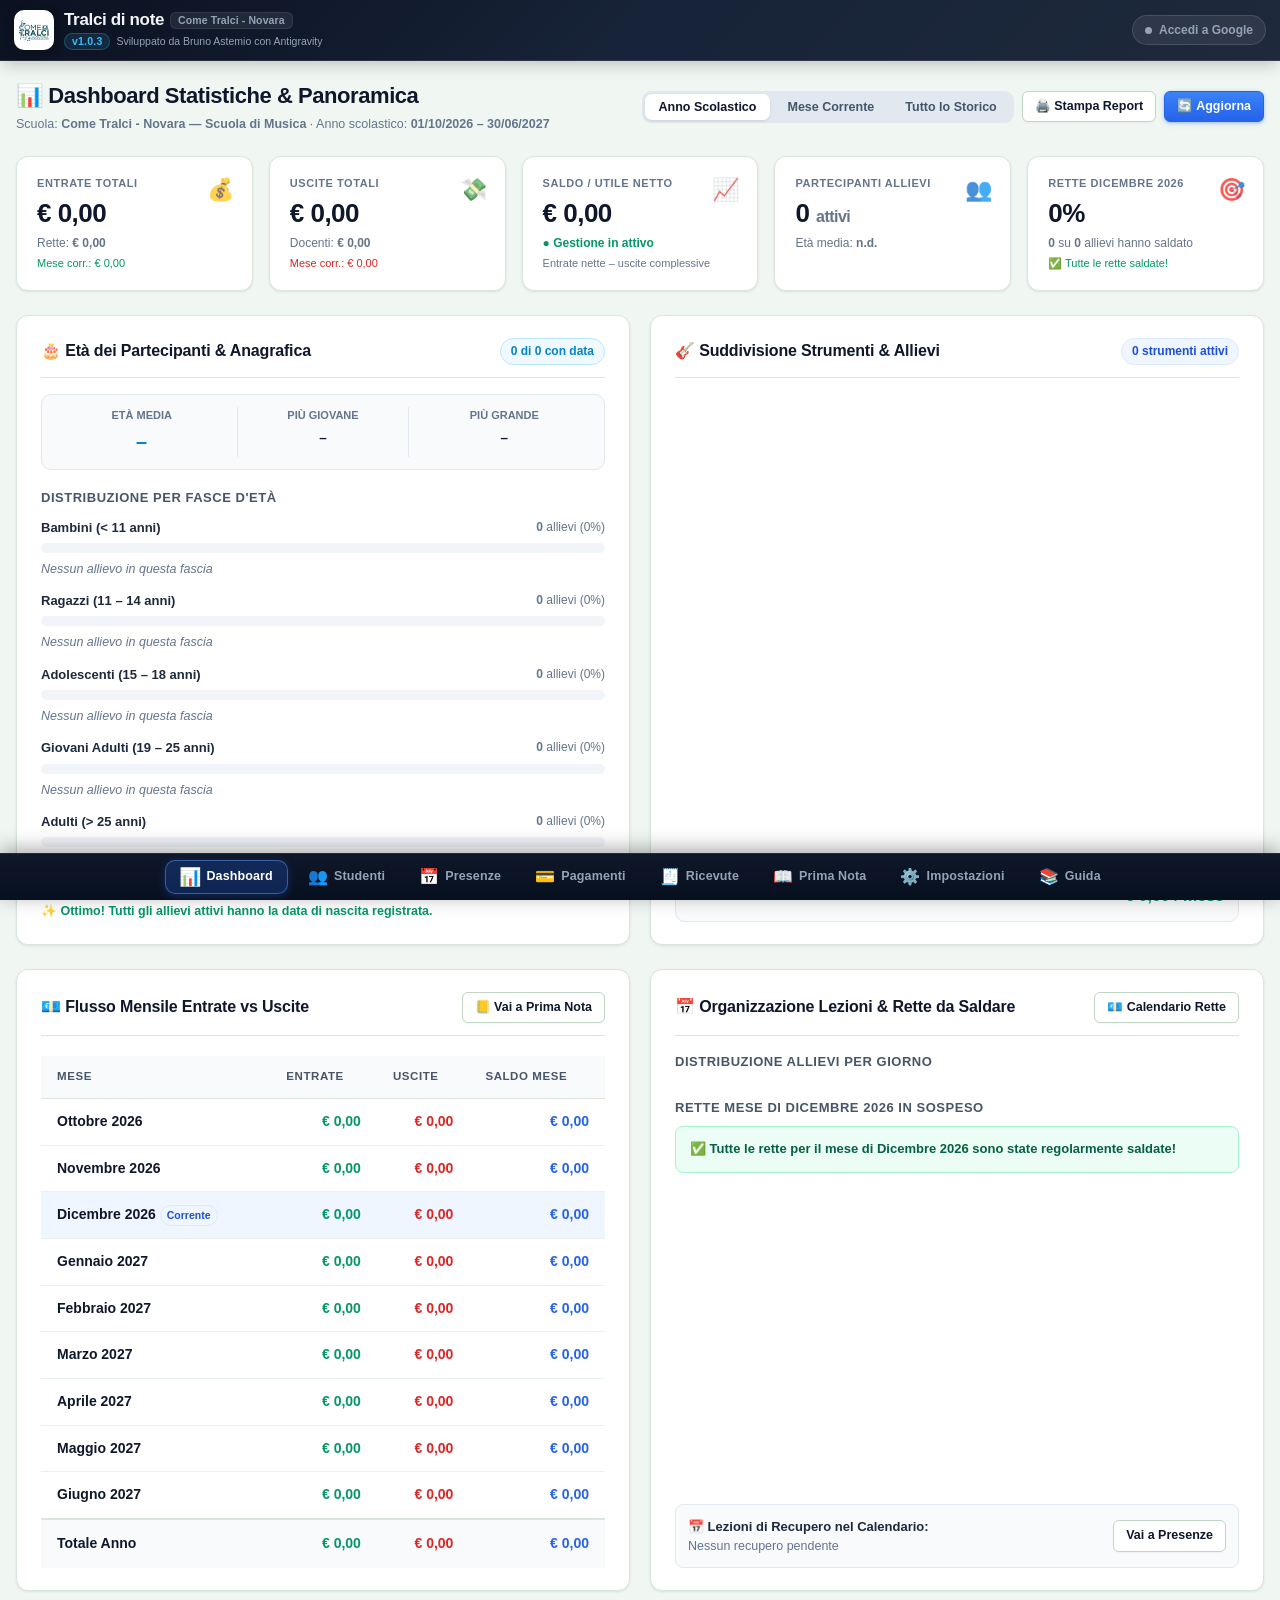
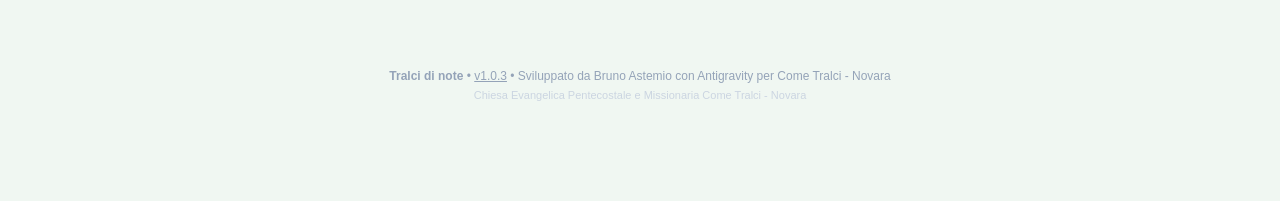
==== docs/index.html @ bb36c153 "Tralci di note PWA 2.0 per Chromebook" ====
<!doctype html>
<html lang="it">
<head>
  <meta charset="utf-8">
  <meta name="viewport" content="width=device-width, initial-scale=1, viewport-fit=cover">
  <title>Tralci di note - Come Tralci - Novara</title>
  <link rel="icon" type="image/png" href="icon.png">
  <link rel="manifest" href="manifest.webmanifest">
  <meta name="theme-color" content="#2563eb">
  <link rel="apple-touch-icon" href="icon-192.png">
  <link rel="stylesheet" href="styles.css">
</head>
<body>
  <header class="top">
    <div class="top-main-bar">
      <div class="brand">
        <img src="logo.png" alt="Logo Tralci di note" class="logo-img" data-act="show-logo-modal" title="Clicca per visualizzare a dimensione intera">
        <div class="brand-text">
          <div class="title">
            <span class="app-name">Tralci di note</span>
            <span class="church-badge">Come Tralci - Novara</span>
          </div>
          <div class="meta-row">
            <span class="version-tag" id="app-version" data-act="show-changelog-modal" title="Clicca per visualizzare il registro versioni (Changelog)">v2.0</span>
            <span class="author-tag">Sviluppato da Bruno Astemio con Antigravity</span>
          </div>
          <div class="subtitle" id="school-name"></div>
        </div>
      </div>
      <div class="top-actions">
        <div id="cloud-status-slot"></div>
        <button type="button" class="btn-close-app" id="btn-close-app" data-act="app-close" title="Chiudi il gestionale Tralci di note">
          <span style="font-size:13px;line-height:1;">✕</span>
          <span class="close-lbl">Chiudi</span>
        </button>
      </div>
    </div>
  </header>

  <main id="view"><p class="loading">Caricamento...</p></main>

  <footer class="app-footer">
    <b>Tralci di note</b> • <span id="footer-version" data-act="show-changelog-modal" title="Clicca per visualizzare il registro versioni (Changelog)" style="cursor:pointer;text-decoration:underline;">v2.0</span> • Sviluppato da Bruno Astemio con Antigravity per Come Tralci - Novara<br>
    <span style="font-size:11px;color:#cbd5e1;">Chiesa Evangelica Pentecostale e Missionaria Come Tralci - Novara</span>
  </footer>

  <nav class="bottom-nav tabs" aria-label="Menu di navigazione">
    <a href="#dashboard" data-tab="dashboard" class="active">
      <span class="tab-ico">📊</span>
      <span class="tab-lbl">Dashboard</span>
    </a>
    <a href="#studenti" data-tab="studenti">
      <span class="tab-ico">👥</span>
      <span class="tab-lbl">Studenti</span>
    </a>
    <a href="#presenze" data-tab="presenze">
      <span class="tab-ico">📅</span>
      <span class="tab-lbl">Presenze</span>
    </a>
    <a href="#pagamenti" data-tab="pagamenti">
      <span class="tab-ico">💳</span>
      <span class="tab-lbl">Pagamenti</span>
    </a>
    <a href="#ricevute" data-tab="ricevute">
      <span class="tab-ico">🧾</span>
      <span class="tab-lbl">Ricevute</span>
    </a>
    <a href="#primanota" data-tab="primanota">
      <span class="tab-ico">📖</span>
      <span class="tab-lbl">Prima Nota</span>
    </a>
    <a href="#impostazioni" data-tab="impostazioni">
      <span class="tab-ico">⚙️</span>
      <span class="tab-lbl">Impostazioni</span>
    </a>
    <a href="#guida" data-tab="guida">
      <span class="tab-ico">📚</span>
      <span class="tab-lbl">Guida</span>
    </a>
  </nav>

  <dialog id="dlg"></dialog>
  <dialog id="dlg-prompt" class="dlg-prompt"></dialog>
  <div id="toasts"></div>

  <!-- Moduli Offline e Bridge Android -->
  <script src="pwa.js"></script>
  <script src="printTemplates.js"></script>
  <script src="driveClient.js"></script>
  <script src="localDbEngine.js"></script>
  <script src="app.js"></script>
</body>
</html>
---- docs/styles.css ----
:root {
  --bg: #f0f7f2;
  --card: #ffffff;
  --card-subtle: #e7f2e9;
  --ink: #0f172a;
  --ink-secondary: #334155;
  --muted: #64748b;
  --line: #d8e6db;
  --line-subtle: #e9f2eb;
  --line-strong: #c2d6c6;
  --primary: #2563eb;
  --primary-hover: #1d4ed8;
  --primary-light: #eff6ff;
  --primary-border: #bfdbfe;
  --primary-ink: #ffffff;
  --ok: #059669;
  --ok-bg: #ecfdf5;
  --ok-line: #a7f3d0;
  --due: #dc2626;
  --due-bg: #fff1f2;
  --due-line: #fecdd3;
  --warn: #d97706;
  --warn-bg: #fffbeb;
  --warn-line: #fde68a;
  --rec: #7c3aed;
  --rec-bg: #f5f3ff;
  --rec-line: #ddd6fe;
  --radius-sm: 6px;
  --radius: 12px;
  --radius-lg: 16px;
  --radius-pill: 9999px;
  --shadow-xs: 0 1px 2px rgba(15, 23, 42, 0.04);
  --shadow-sm: 0 1px 3px rgba(15, 23, 42, 0.06), 0 1px 2px rgba(15, 23, 42, 0.04);
  --shadow: 0 4px 14px -2px rgba(15, 23, 42, 0.06), 0 2px 6px -1px rgba(15, 23, 42, 0.03);
  --shadow-lg: 0 16px 36px -4px rgba(15, 23, 42, 0.12), 0 6px 14px -2px rgba(15, 23, 42, 0.06);
}

*, *::before, *::after {
  box-sizing: border-box;
}

html, body {
  margin: 0;
  background: var(--bg);
  background-color: var(--bg);
  color: var(--ink);
  font: 14.5px/1.55 'Inter', -apple-system, BlinkMacSystemFont, 'Segoe UI', Roboto, Helvetica, Arial, sans-serif;
  -webkit-font-smoothing: antialiased;
  -moz-osx-font-smoothing: grayscale;
}

a {
  color: var(--primary);
  text-decoration: none;
  transition: color 0.15s ease;
}
a:hover {
  color: var(--primary-hover);
  text-decoration: underline;
}

/* ==========================================================================
   HEADER SUPERIORE COMPATTO & BARRA NAVIGAZIONE INFERIORE (BOTTOM NAV)
   ========================================================================== */
.top {
  background: linear-gradient(135deg, #0b1120 0%, #172338 50%, #1e293b 100%);
  color: #fff;
  position: sticky;
  top: 0;
  z-index: 50;
  padding-top: env(safe-area-inset-top, 0px);
  box-shadow: 0 4px 16px -2px rgba(0, 0, 0, 0.25);
  border-bottom: 1px solid rgba(255, 255, 255, 0.1);
}

/* Livello Superiore: Brand, Titolo, Versione e Azioni sempre visibili */
.top-main-bar {
  display: flex;
  align-items: center;
  justify-content: space-between;
  gap: 10px;
  padding: 10px 14px;
}

.brand {
  display: flex;
  align-items: center;
  gap: 10px;
  flex: 1 1 auto;
  min-width: 0;
}

.logo-img {
  width: 40px;
  height: 40px;
  border-radius: 10px;
  object-fit: contain;
  background: #ffffff;
  padding: 2px;
  box-shadow: 0 2px 10px rgba(0, 0, 0, 0.25);
  display: inline-block;
  cursor: pointer;
  transition: transform 0.2s cubic-bezier(0.34, 1.56, 0.64, 1), box-shadow 0.2s ease;
  flex-shrink: 0;
}
.logo-img:hover {
  transform: scale(1.08) rotate(-1deg);
  box-shadow: 0 4px 16px rgba(0, 0, 0, 0.35);
}

.brand-text {
  display: flex;
  flex-direction: column;
  gap: 2px;
  min-width: 0;
}

.brand-text .title {
  display: flex;
  align-items: center;
  gap: 6px;
  flex-wrap: wrap;
  line-height: 1.2;
}

.app-name {
  font-size: 17px;
  font-weight: 800;
  letter-spacing: -0.02em;
  color: #ffffff;
  background: linear-gradient(180deg, #ffffff 0%, #e2e8f0 100%);
  -webkit-background-clip: text;
  -webkit-text-fill-color: transparent;
  white-space: nowrap;
}

.church-badge {
  font-size: 10.5px;
  font-weight: 600;
  color: #94a3b8;
  background: rgba(255, 255, 255, 0.08);
  padding: 1.5px 7px;
  border-radius: 6px;
  border: 1px solid rgba(255, 255, 255, 0.08);
  letter-spacing: 0.01em;
  white-space: nowrap;
}

.meta-row {
  display: flex;
  align-items: center;
  gap: 6px;
  flex-wrap: wrap;
  line-height: 1.25;
}

.version-tag {
  font-size: 10.5px;
  font-weight: 700;
  color: #38bdf8;
  background: rgba(56, 189, 248, 0.12);
  padding: 1px 7px;
  border-radius: 999px;
  border: 1px solid rgba(56, 189, 248, 0.28);
  cursor: pointer;
  transition: all 0.15s ease;
  letter-spacing: 0.02em;
  white-space: nowrap;
}
.version-tag:hover {
  background: rgba(56, 189, 248, 0.22);
  color: #7dd3fc;
  border-color: rgba(56, 189, 248, 0.5);
  box-shadow: 0 0 10px rgba(56, 189, 248, 0.25);
}

.author-tag {
  font-size: 10.5px;
  color: #94a3b8;
  font-weight: 500;
  white-space: nowrap;
  overflow: hidden;
  text-overflow: ellipsis;
}

.subtitle {
  display: none;
}

.top-actions {
  display: flex;
  align-items: center;
  gap: 8px;
  flex-shrink: 0;
}

@media (max-width: 560px) {
  .top-main-bar {
    padding: 8px 10px;
    gap: 6px;
  }
  .logo-img {
    width: 36px;
    height: 36px;
  }
  .app-name {
    font-size: 15.5px;
  }
  .church-badge {
    font-size: 9.5px;
    padding: 1px 5px;
  }
  .author-tag {
    display: none;
  }
  .cloud-pill {
    padding: 4px 8px !important;
    font-size: 11px !important;
  }
  .btn-close-app {
    padding: 5px 9px !important;
    font-size: 11px !important;
  }
}

/* ==========================================================================
   BARRA DI NAVIGAZIONE INFERIORE CON ICONE (BOTTOM NAVIGATION BAR)
   ========================================================================== */
.bottom-nav.tabs {
  position: fixed;
  bottom: 0;
  left: 0;
  right: 0;
  z-index: 95;
  display: flex;
  align-items: stretch;
  justify-content: space-between;
  gap: 2px;
  margin: 0;
  padding: 5px 6px calc(5px + env(safe-area-inset-bottom, 0px));
  background: linear-gradient(180deg, #0f172a 0%, #07101e 100%);
  border-top: 1px solid rgba(255, 255, 255, 0.12);
  box-shadow: 0 -4px 20px rgba(0, 0, 0, 0.35);
  overflow-x: auto;
  scrollbar-width: none;
  -webkit-overflow-scrolling: touch;
}
.bottom-nav.tabs::-webkit-scrollbar {
  display: none;
}

.bottom-nav.tabs a {
  flex: 1 0 58px;
  color: #94a3b8;
  text-decoration: none;
  padding: 5px 4px;
  border-radius: 10px;
  font-weight: 600;
  font-size: 10.5px;
  letter-spacing: 0.01em;
  transition: all 0.16s cubic-bezier(0.16, 1, 0.3, 1);
  white-space: nowrap;
  display: flex;
  flex-direction: column;
  align-items: center;
  justify-content: center;
  gap: 3px;
  user-select: none;
  -webkit-tap-highlight-color: transparent;
}

.bottom-nav.tabs a .tab-ico {
  font-size: 19px;
  line-height: 1.1;
  transition: transform 0.16s ease;
}

.bottom-nav.tabs a .tab-lbl {
  font-size: 10px;
  line-height: 1.1;
  text-align: center;
}

.bottom-nav.tabs a:hover {
  background: rgba(255, 255, 255, 0.08);
  color: #f8fafc;
  text-decoration: none;
}

.bottom-nav.tabs a.active {
  background: rgba(37, 99, 235, 0.25);
  color: #ffffff;
  border: 1px solid rgba(96, 165, 250, 0.45);
  box-shadow: 0 2px 10px rgba(37, 99, 235, 0.3);
  font-weight: 700;
}

.bottom-nav.tabs a.active .tab-ico {
  transform: scale(1.12);
}

@media (min-width: 769px) {
  .bottom-nav.tabs {
    justify-content: center;
    gap: 6px;
    padding: 6px 16px;
  }
  .bottom-nav.tabs a {
    flex: 0 1 auto;
    flex-direction: row;
    gap: 6px;
    padding: 7px 14px;
    font-size: 13px;
  }
  .bottom-nav.tabs a .tab-ico {
    font-size: 16px;
  }
  .bottom-nav.tabs a .tab-lbl {
    font-size: 12.5px;
  }
}

.app-footer {
  text-align: center;
  padding: 20px 16px 96px;
  color: #94a3b8;
  font-size: 12px;
  line-height: 1.6;
}

/* ==========================================================================
   LAYOUT PRINCIPALE
   ========================================================================== */
main {
  max-width: 1320px;
  margin: 0 auto;
  padding: 18px 16px 32px;
}

.loading {
  color: var(--muted);
  font-size: 15px;
  padding: 60px 0;
  text-align: center;
  font-weight: 500;
}

/* ==========================================================================
   TOOLBAR E CONTROLLI
   ========================================================================== */
.toolbar {
  display: flex;
  align-items: center;
  gap: 12px;
  flex-wrap: wrap;
  margin-bottom: 20px;
}

.toolbar h2 {
  margin: 0;
  font-size: 21px;
  font-weight: 800;
  color: #0f172a;
  letter-spacing: -0.02em;
  display: flex;
  align-items: center;
  gap: 8px;
}

.toolbar h3 {
  margin: 0;
  font-size: 16.5px;
  font-weight: 700;
  color: #0f172a;
}

.spacer {
  flex: 1;
}

.muted {
  color: var(--muted);
  font-weight: 400;
}

.small {
  font-size: 12.5px;
}

.right {
  text-align: right;
}

.num {
  text-align: right;
  font-variant-numeric: tabular-nums;
  white-space: nowrap;
}

.warn {
  color: var(--warn);
}

/* ==========================================================================
   CARD CONTENITORI
   ========================================================================== */
.card {
  background: var(--card);
  border: 1px solid var(--line);
  border-radius: var(--radius);
  box-shadow: var(--shadow-sm);
  overflow: auto;
  transition: box-shadow 0.2s ease, border-color 0.2s ease;
}

.card:hover {
  border-color: #cbd5e1;
}

.card.pad {
  padding: 24px 26px;
  margin-bottom: 22px;
  overflow: visible;
}

.card h3 {
  margin: 0 0 16px;
  font-size: 16px;
  font-weight: 700;
  color: #0f172a;
  letter-spacing: -0.01em;
}

/* ==========================================================================
   PULSANTI (DESIGN SYSTEM 2.0)
   ========================================================================== */
.btn {
  font: inherit;
  font-weight: 600;
  padding: 8px 16px;
  border-radius: 8px;
  cursor: pointer;
  border: 1px solid var(--line-strong);
  background: #ffffff;
  color: var(--ink);
  white-space: nowrap;
  display: inline-flex;
  align-items: center;
  justify-content: center;
  gap: 6px;
  transition: all 0.16s ease;
  user-select: none;
  box-shadow: 0 1px 2px rgba(15, 23, 42, 0.04);
}

.btn:hover {
  border-color: #94a3b8;
  background: #f8fafc;
  color: #0f172a;
  box-shadow: 0 2px 5px rgba(15, 23, 42, 0.08);
}

.btn:active {
  transform: translateY(1px);
}

.btn.primary {
  background: linear-gradient(180deg, #3b82f6 0%, #2563eb 100%);
  color: #ffffff;
  border-color: #2563eb;
  box-shadow: 0 1px 3px rgba(37, 99, 235, 0.3), 0 2px 6px rgba(37, 99, 235, 0.15);
}

.btn.primary:hover {
  background: linear-gradient(180deg, #2563eb 0%, #1d4ed8 100%);
  border-color: #1d4ed8;
  box-shadow: 0 2px 8px rgba(37, 99, 235, 0.4);
  color: #ffffff;
}

.btn.danger {
  color: #e11d48;
  border-color: #fecdd3;
  background: #ffffff;
}

.btn.danger:hover {
  background: #fff1f2;
  border-color: #fda4af;
  color: #be123c;
  box-shadow: 0 2px 6px rgba(225, 29, 72, 0.15);
}

.btn.small {
  padding: 5px 12px;
  font-size: 12.5px;
  font-weight: 600;
  border-radius: 6px;
}

.btn.icon {
  padding: 6px 12px;
  font-size: 17px;
  line-height: 1;
}

/* ==========================================================================
   INPUT, FORM & CONTROLLI
   ========================================================================== */
input, select, textarea {
  font: inherit;
  color: inherit;
  width: 100%;
  padding: 8.5px 13px;
  border: 1px solid var(--line-strong);
  border-radius: 8px;
  background: #ffffff;
  transition: border-color 0.15s ease, box-shadow 0.15s ease;
  font-size: 14px;
}

input:focus, select:focus, textarea:focus {
  outline: none;
  border-color: var(--primary);
  box-shadow: 0 0 0 3px rgba(37, 99, 235, 0.14);
}

.toolbar input[type=search] {
  width: 270px;
  border-radius: 999px;
  padding-left: 14px;
  background: #ffffff;
}

.toolbar select {
  width: auto;
  border-radius: 8px;
}

label {
  display: block;
  font-size: 12.5px;
  font-weight: 600;
  color: #475569;
  margin-bottom: 12px;
  letter-spacing: 0.01em;
}

label > input, label > select, label > textarea {
  margin-top: 5px;
  color: var(--ink);
  font-weight: 400;
}

label.check {
  display: flex;
  gap: 8px;
  align-items: center;
  color: var(--ink);
  font-size: 13.5px;
  font-weight: 400;
  cursor: pointer;
}

label.check input {
  width: auto;
  margin: 0;
  cursor: pointer;
}

.grid2 {
  display: grid;
  grid-template-columns: 1fr 1fr;
  gap: 0 16px;
}
@media (max-width: 640px) {
  .grid2 {
    grid-template-columns: 1fr;
  }
}

.grid3 {
  display: grid;
  grid-template-columns: repeat(3, 1fr);
  gap: 14px;
}
.grid4 {
  display: grid;
  grid-template-columns: repeat(4, 1fr);
  gap: 14px;
}
@media (max-width: 768px) {
  .grid3, .grid4 {
    grid-template-columns: 1fr;
  }
}

/* ==========================================================================
   TAGS & BADGES
   ========================================================================== */
.tag {
  background: #eff6ff;
  color: #1d4ed8;
  padding: 3px 10px;
  border-radius: 999px;
  font-size: 12px;
  font-weight: 600;
  border: 1px solid #dbeafe;
  display: inline-flex;
  align-items: center;
  gap: 4px;
}

.badge {
  padding: 3px 10px;
  border-radius: 999px;
  font-size: 12px;
  font-weight: 700;
  display: inline-block;
  letter-spacing: 0.02em;
}

.badge.ok {
  background: var(--ok-bg);
  color: var(--ok);
  border: 1px solid var(--ok-line);
}

.badge.off {
  background: #f1f5f9;
  color: var(--muted);
  border: 1px solid var(--line);
}

.badge.entrata {
  background: var(--ok-bg);
  color: var(--ok);
  border: 1px solid var(--ok-line);
}

.badge.uscita {
  background: var(--due-bg);
  color: var(--due);
  border: 1px solid var(--due-line);
}

.badge.fattura-ok {
  background: var(--ok-bg);
  color: var(--ok);
  border: 1px solid var(--ok-line);
}

.badge.fattura-wait {
  background: var(--warn-bg);
  color: var(--warn);
  border: 1px solid var(--warn-line);
}

.badge.warn {
  background: var(--warn-bg);
  color: var(--warn);
  border: 1px solid var(--warn-line);
}

/* ==========================================================================
   TABELLE DATI
   ========================================================================== */
.tbl {
  width: 100%;
  border-collapse: collapse;
}

.tbl th {
  text-align: left;
  font-size: 11.5px;
  text-transform: uppercase;
  letter-spacing: 0.05em;
  color: #475569;
  font-weight: 700;
  padding: 12px 16px;
  border-bottom: 1px solid var(--line);
  background: #f8fafc;
  position: sticky;
  top: 0;
  z-index: 2;
}

.tbl td {
  padding: 12px 16px;
  border-bottom: 1px solid var(--line-subtle);
  vertical-align: middle;
  font-size: 14px;
}

.tbl tbody tr {
  transition: background-color 0.12s ease;
}

.tbl tbody tr:hover td {
  background: #f8faff;
}

.tbl tr.dim td {
  opacity: 0.55;
}

.tbl tfoot td {
  font-weight: 700;
  background: #f8fafc;
  border-bottom: 0;
  border-top: 2px solid var(--line);
  padding: 13px 16px;
}

.tbl .empty {
  text-align: center;
  color: var(--muted);
  padding: 44px;
  font-size: 14.5px;
}

.tbl td.sticky, .tbl th.sticky {
  position: sticky;
  left: 0;
  background: #ffffff;
  z-index: 3;
  min-width: 200px;
  box-shadow: 4px 0 8px -2px rgba(15, 23, 42, 0.04);
}

.tbl th.sticky {
  background: #f8fafc;
  z-index: 4;
}

.tbl tbody tr:hover td.sticky {
  background: #f8faff;
}

/* ==========================================================================
   GRIGLIA PAGAMENTI (CALENDARIO RETTE)
   ========================================================================== */
.grid-pay th:not(.sticky) {
  text-align: center;
}

.cell {
  text-align: center;
  cursor: pointer;
  font-size: 13px;
  min-width: 90px;
  padding: 8px 10px !important;
  transition: all 0.12s ease;
}

.cell small {
  display: block;
  font-size: 11px;
  opacity: 0.85;
  font-weight: 500;
  margin-top: 1px;
}

.cell.paid {
  background: #f0fdf4;
  color: #065f46;
  font-weight: 700;
  border-radius: 6px;
  border: 1px solid #bbf7d0;
}

.cell.due {
  background: #fff1f2;
  color: #9f1239;
  font-size: 12px;
  font-weight: 700;
  border-radius: 6px;
  border: 1px solid #fecdd3;
}

.cell.todo {
  color: #94a3b8;
  font-size: 16px;
  font-weight: 600;
  border-radius: 6px;
}

.cell.none {
  cursor: default;
}

.tbl tbody tr:hover td.cell.paid {
  background: #dcfce7;
  border-color: #86efac;
}

.tbl tbody tr:hover td.cell.due {
  background: #ffe4e6;
  border-color: #fda4af;
}

.tbl tbody tr:hover td.cell.todo {
  background: #eff6ff;
  color: var(--primary);
}

/* ==========================================================================
   STATISTICHE GENERALI (KPI CARDS)
   ========================================================================== */
.stats {
  display: grid;
  grid-template-columns: repeat(auto-fit, minmax(230px, 1fr));
  gap: 16px;
  margin-bottom: 22px;
}

.stat {
  background: var(--card);
  border: 1px solid var(--line);
  border-radius: var(--radius);
  box-shadow: var(--shadow-sm);
  padding: 20px 22px;
  position: relative;
  overflow: hidden;
  transition: transform 0.15s ease, box-shadow 0.15s ease;
}

.stat:hover {
  transform: translateY(-2px);
  box-shadow: var(--shadow);
}

.stat .k {
  font-size: 11.5px;
  color: var(--muted);
  font-weight: 700;
  text-transform: uppercase;
  letter-spacing: 0.05em;
}

.stat .v {
  font-size: 27px;
  font-weight: 800;
  margin-top: 6px;
  letter-spacing: -0.02em;
  line-height: 1.15;
}

.stat .v.ok { color: var(--ok); }
.stat .v.due { color: var(--due); }
.stat .v.bal { color: var(--primary); }

.stat .names {
  font-size: 12px;
  color: var(--muted);
  margin-top: 6px;
  font-weight: 500;
}

/* ==========================================================================
   GRIGLIA PRESENZE
   ========================================================================== */
.grid-att th.day {
  text-align: center;
  cursor: pointer;
  font-size: 11px;
  line-height: 1.25;
  min-width: 50px;
  padding: 10px 6px;
  transition: background-color 0.15s ease;
}

.grid-att th.day b {
  font-size: 14.5px;
  color: var(--ink);
}

.grid-att th.day:hover {
  background: #eff6ff;
}

.grid-att th.day.today {
  box-shadow: inset 0 -3px 0 var(--primary);
  background: #eff6ff;
  color: var(--primary);
}

.grid-att th.day.closed {
  background: #f1f5f9;
  text-decoration: line-through;
  color: #94a3b8;
}

.grid-att th.day.out-of-year {
  opacity: 0.45;
  background: #e2e8f0;
}

.pc {
  text-align: center;
  font-weight: 700;
  width: 50px;
  padding: 8px 4px !important;
  font-size: 13.5px;
}

.pc[data-act] {
  cursor: pointer;
  user-select: none;
  transition: transform 0.1s ease, outline 0.1s ease;
}

.pc[data-act]:hover {
  outline: 2px solid #93c5fd;
  outline-offset: -2px;
  border-radius: 4px;
}

.pc.off {
  background: repeating-linear-gradient(45deg, #f8fafc, #f8fafc 4px, #f1f5f9 4px, #f1f5f9 8px);
}

.pc.closed {
  background: #f1f5f9;
  color: var(--muted);
}

.pc.out-of-year {
  background: repeating-linear-gradient(45deg, #f1f5f9, #f1f5f9 4px, #e2e8f0 4px, #e2e8f0 8px);
  color: #94a3b8;
  cursor: default;
}

.pc.p {
  background: #f0fdf4;
  color: #166534;
}

.pc.a {
  background: #fff1f2;
  color: #be123c;
}

.pc.g {
  background: #fffbeb;
  color: #b45309;
}

.pc.r {
  background: #f5f3ff;
  color: #6b21a8;
}

.pc.rec {
  background: #e0f2fe;
  color: #0369a1;
  font-size: 12px;
}

.pc.pc-both {
  padding: 3px 2px !important;
  background: #f0f9ff;
  border-left: 2px solid #0284c7;
  border-right: 2px solid #0284c7;
}

.pc-both-container {
  display: flex;
  align-items: center;
  justify-content: center;
  gap: 3px;
  flex-wrap: nowrap;
}

.badge-val {
  display: inline-flex;
  align-items: center;
  justify-content: center;
  min-width: 22px;
  height: 24px;
  padding: 0 4px;
  border-radius: 4px;
  font-weight: 800;
  font-size: 13px;
  cursor: pointer;
  transition: transform 0.1s ease, filter 0.1s ease;
}
.badge-val:hover {
  transform: scale(1.15);
  filter: brightness(0.95);
}
.badge-val.p {
  background: #dcfce7;
  color: #166534;
  border: 1px solid #86efac;
}
.badge-val.a {
  background: #fee2e2;
  color: #991b1b;
  border: 1px solid #fca5a5;
}
.badge-val.g {
  background: #fef3c7;
  color: #92400e;
  border: 1px solid #fde68a;
}
.badge-val.r {
  background: #ede9fe;
  color: #5b21b6;
  border: 1px solid #ddd6fe;
}
.badge-val.empty {
  background: #f8fafc;
  color: #94a3b8;
  border: 1px dashed #cbd5e1;
}

.badge-rec-pill {
  display: inline-flex;
  align-items: center;
  justify-content: center;
  background: #0284c7;
  color: #ffffff !important;
  font-size: 9.5px;
  font-weight: 800;
  padding: 2px 4px;
  border-radius: 4px;
  letter-spacing: 0.3px;
  cursor: pointer;
  transition: transform 0.1s ease, background-color 0.1s ease;
  box-shadow: 0 1px 2px rgba(2, 132, 199, 0.25);
}
.badge-rec-pill:hover {
  background: #0369a1;
  transform: scale(1.12);
}

.badge-rec-da {
  color: #d97706;
  font-weight: 700;
  white-space: nowrap;
}

.badge-rec-ok {
  color: #059669;
  font-weight: 700;
  white-space: nowrap;
}

.legend {
  display: flex;
  gap: 16px;
  flex-wrap: wrap;
  font-size: 12.5px;
  color: var(--muted);
  margin-top: 16px;
  padding: 12px 16px;
  background: #ffffff;
  border: 1px solid var(--line);
  border-radius: var(--radius-sm);
}

.legend span::before {
  content: attr(data-l);
  display: inline-block;
  width: 22px;
  text-align: center;
  font-weight: 700;
  border-radius: 4px;
  margin-right: 6px;
}

.legend .p::before { background: #ecfdf5; color: #059669; }
.legend .a::before { background: #fff1f2; color: #dc2626; }
.legend .g::before { background: #fffbeb; color: #d97706; }
.legend .r::before { background: #f5f3ff; color: #7c3aed; }
.legend .rec::before { background: #e0f2fe; color: #0284c7; width: auto; padding: 0 6px; }

.month-nav {
  display: flex;
  align-items: center;
  gap: 8px;
}

.month-nav strong {
  min-width: 160px;
  text-align: center;
  font-size: 16.5px;
  font-weight: 700;
  color: #0f172a;
}

/* ==========================================================================
   DIALOGHI E MODALI (DESIGN SYSTEM 2.0)
   ========================================================================== */
dialog {
  border: 0;
  border-radius: var(--radius-lg);
  padding: 0;
  width: min(780px, 94vw);
  max-width: 96vw;
  max-height: 88vh;
  box-shadow: 0 25px 65px -10px rgba(15, 23, 42, 0.35), 0 10px 25px -5px rgba(15, 23, 42, 0.2);
  color: var(--ink);
  background: var(--card);
  overflow: hidden;
  resize: both;
  min-width: min(440px, 94vw);
  min-height: 220px;
}

dialog.dlg-wide {
  width: min(980px, 96vw);
}

dialog.dlg-fullscreen {
  width: 98vw !important;
  height: 95vh !important;
  max-width: 98vw !important;
  max-height: 95vh !important;
  border-radius: 8px;
  resize: none;
}

dialog.dlg-prompt {
  width: min(520px, 94vw);
  max-width: 520px;
  min-width: 320px;
  min-height: auto;
  resize: none;
}

dialog.dlg-prompt .dlg-form {
  min-height: auto;
  max-height: 90vh;
}

dialog.dlg-prompt .dlg-body {
  padding: 20px 26px 14px;
}

dialog.dlg-prompt footer {
  padding: 14px 26px;
}

dialog::backdrop {
  background: rgba(15, 23, 42, 0.65);
  backdrop-filter: blur(4px);
}

.dlg-form {
  display: flex;
  flex-direction: column;
  height: 100%;
  max-height: 90vh;
  min-height: 200px;
}

dialog.dlg-fullscreen .dlg-form {
  max-height: 95vh;
}

.dlg-form header {
  display: flex;
  align-items: center;
  gap: 12px;
  padding: 16px 24px;
  border-bottom: 1px solid var(--line);
  background: #ffffff;
  flex-shrink: 0;
}

.dlg-form header h3 {
  margin: 0;
  font-size: 18px;
  font-weight: 700;
  flex: 1;
  color: var(--ink);
  letter-spacing: -0.01em;
}

.dlg-form .x, .dlg-form .btn-icon-subtle {
  border: 0;
  background: none;
  cursor: pointer;
  color: var(--muted);
  border-radius: 8px;
  display: inline-flex;
  align-items: center;
  justify-content: center;
  transition: all 0.15s ease;
}

.dlg-form .x {
  font-size: 24px;
  line-height: 1;
  width: 34px;
  height: 34px;
}

.dlg-form .btn-icon-subtle {
  font-size: 17px;
  width: 34px;
  height: 34px;
}

.dlg-form .x:hover, .dlg-form .btn-icon-subtle:hover {
  background: #f1f5f9;
  color: var(--ink);
}

.dlg-body {
  padding: 22px 26px 16px;
  overflow-y: auto;
  overflow-x: hidden;
  flex: 1;
  min-height: 0;
}

.dlg-body .lead {
  font-size: 16px;
  font-weight: 600;
  margin: 0 0 16px;
  color: #1e293b;
}

.dlg-form footer {
  display: flex;
  gap: 10px;
  padding: 14px 26px;
  border-top: 1px solid var(--line);
  background: #f8fafc;
  flex-wrap: wrap;
  flex-shrink: 0;
  align-items: center;
}

.menu-list {
  display: grid;
  gap: 8px;
  margin-bottom: 14px;
}

.menu-list .btn {
  text-align: left;
  padding: 12px 14px;
}

/* ==========================================================================
   NOTIFICHE TOASTS
   ========================================================================== */
#toasts {
  position: fixed;
  bottom: 82px;
  right: 16px;
  left: 16px;
  display: grid;
  justify-items: end;
  gap: 10px;
  z-index: 999;
  pointer-events: none;
}

.toast {
  pointer-events: auto;
  background: #0f172a;
  color: #ffffff;
  padding: 12px 18px;
  border-radius: 10px;
  box-shadow: var(--shadow-lg);
  font-weight: 600;
  font-size: 13.5px;
  max-width: min(400px, 92vw);
  animation: toastIn 0.22s cubic-bezier(0.16, 1, 0.3, 1);
  border: 1px solid rgba(255, 255, 255, 0.1);
  display: flex;
  align-items: center;
  gap: 8px;
}

.toast.err {
  background: #e11d48;
  border-color: #f43f5e;
}

@keyframes toastIn {
  from {
    transform: translateY(12px) scale(0.96);
    opacity: 0;
  }
  to {
    transform: translateY(0) scale(1);
    opacity: 1;
  }
}

/* ==========================================================================
   BANNER INFORMATIVI E SEGMENTED CONTROLS
   ========================================================================== */
.info-banner {
  background: #eff6ff;
  border: 1px solid #bfdbfe;
  border-radius: 10px;
  padding: 14px 18px;
  font-size: 13.5px;
  color: #1e40af;
  margin-bottom: 18px;
  line-height: 1.55;
}

.segmented-ctrl {
  display: inline-flex;
  background: #e2e8f0;
  padding: 3px;
  border-radius: 9px;
  gap: 3px;
}

.segmented-ctrl button {
  border: 0;
  background: transparent;
  padding: 6px 14px;
  border-radius: 7px;
  font-weight: 600;
  cursor: pointer;
  color: #475569;
  font-size: 12.5px;
  transition: all 0.15s ease;
  user-select: none;
}

.segmented-ctrl button.active {
  background: #ffffff;
  color: #0f172a;
  box-shadow: 0 1px 3px rgba(0, 0, 0, 0.1);
}

.segmented-ctrl button:hover:not(.active) {
  color: #0f172a;
}

/* ==========================================================================
   GOOGLE DRIVE CLOUD PILL & STATUS
   ========================================================================== */
#cloud-status-slot {
  display: flex;
  align-items: center;
}

.cloud-pill {
  display: inline-flex;
  align-items: center;
  gap: 7px;
  background: rgba(255, 255, 255, 0.1);
  color: #e2e8f0;
  padding: 5px 12px;
  border-radius: 999px;
  font-size: 12px;
  font-weight: 600;
  border: 1px solid rgba(255, 255, 255, 0.15);
  cursor: pointer;
  transition: all 0.15s ease;
  user-select: none;
}

.cloud-pill:hover {
  background: rgba(255, 255, 255, 0.18);
  color: #ffffff;
  border-color: rgba(255, 255, 255, 0.3);
}

.cloud-pill .dot {
  width: 7px;
  height: 7px;
  border-radius: 50%;
  display: inline-block;
}

.cloud-pill.connected {
  background: rgba(16, 185, 129, 0.15);
  border-color: rgba(16, 185, 129, 0.35);
  color: #a7f3d0;
}
.cloud-pill.connected .dot {
  background: #10b981;
  box-shadow: 0 0 8px #10b981;
}

.cloud-pill.just-synced {
  background: rgba(16, 185, 129, 0.28);
  border-color: rgba(16, 185, 129, 0.6);
  color: #6ee7b7;
  box-shadow: 0 0 12px rgba(16, 185, 129, 0.35);
  animation: pulseGreen 1.5s ease-in-out infinite;
}
.cloud-pill.just-synced .dot {
  background: #10b981;
  box-shadow: 0 0 10px #10b981;
}

.cloud-pill.syncing {
  background: rgba(59, 130, 246, 0.22);
  border-color: rgba(59, 130, 246, 0.5);
  color: #bfdbfe;
}
.cloud-pill.syncing .dot {
  background: #3b82f6;
  animation: pulseDot 0.8s infinite;
}

.cloud-spinner-icon {
  display: inline-block;
  animation: spinIcon 1s linear infinite;
  font-size: 11px;
  margin-left: 2px;
}

@keyframes spinIcon {
  from { transform: rotate(0deg); }
  to { transform: rotate(360deg); }
}

@keyframes pulseGreen {
  0% { transform: scale(1); }
  50% { transform: scale(1.02); }
  100% { transform: scale(1); }
}

.cloud-quick-btn {
  background: rgba(255, 255, 255, 0.1);
  border: 1px solid rgba(255, 255, 255, 0.15);
  color: inherit;
  cursor: pointer;
  padding: 2px 5px;
  border-radius: 999px;
  font-size: 10px;
  opacity: 0.75;
  transition: all 0.15s ease;
  line-height: 1;
  display: inline-flex;
  align-items: center;
  margin-left: 3px;
}
.cloud-quick-btn:hover {
  opacity: 1;
  background: rgba(255, 255, 255, 0.25);
  transform: rotate(45deg);
}

.cloud-pill.offline {
  background: rgba(255, 255, 255, 0.08);
  border-color: rgba(255, 255, 255, 0.12);
  color: #94a3b8;
}
.cloud-pill.offline .dot {
  background: #94a3b8;
}

.cloud-pill.error {
  background: rgba(239, 68, 68, 0.2);
  border-color: rgba(239, 68, 68, 0.4);
  color: #fca5a5;
}
.cloud-pill.error .dot {
  background: #ef4444;
}

@keyframes pulseDot {
  0% { opacity: 0.4; }
  50% { opacity: 1; }
  100% { opacity: 0.4; }
}

/* Tasto Chiudi Applicazione in testata */
.btn-close-app {
  display: inline-flex;
  align-items: center;
  gap: 6px;
  background: rgba(239, 68, 68, 0.12);
  color: #fca5a5;
  border: 1px solid rgba(239, 68, 68, 0.28);
  padding: 5px 12px;
  border-radius: 999px;
  font-size: 12px;
  font-weight: 700;
  cursor: pointer;
  transition: all 0.16s ease;
  user-select: none;
}
.btn-close-app:hover {
  background: rgba(239, 68, 68, 0.28);
  border-color: rgba(239, 68, 68, 0.55);
  color: #ffffff;
  box-shadow: 0 0 12px rgba(239, 68, 68, 0.35);
  transform: translateY(-1px);
}
.btn-close-app:active {
  transform: translateY(0);
}

.cloud-status-box {
  background: #f8fafc;
  border: 1px solid #e2e8f0;
  border-radius: 10px;
  padding: 16px;
  margin-bottom: 18px;
  display: flex;
  flex-direction: column;
  gap: 8px;
}
.cloud-status-box.active {
  background: #f0fdf4;
  border-color: #bbf7d0;
}
.cloud-status-box.inactive {
  background: #f8fafc;
  border-color: #e2e8f0;
}

.cloud-step-list {
  margin: 8px 0;
  padding-left: 20px;
  line-height: 1.6;
}
.cloud-step-list li {
  margin-bottom: 6px;
}

.code-inline {
  background: #f1f5f9;
  padding: 2px 6px;
  border-radius: 4px;
  font-family: monospace;
  font-size: 13px;
  color: #0f172a;
}

.guide-toggle {
  cursor: pointer;
  color: var(--primary);
  font-weight: 600;
  font-size: 13.5px;
  display: inline-flex;
  align-items: center;
  gap: 6px;
  margin-top: 6px;
}

.guide-content {
  background: #f1f5f9;
  border: 1px solid #cbd5e1;
  border-radius: 8px;
  padding: 16px;
  margin-top: 10px;
  font-size: 13.5px;
  line-height: 1.55;
}

/* ==========================================================================
   CHANGELOG TIMELINE (REGISTRO DELLE VERSIONI)
   ========================================================================== */
.changelog-timeline {
  display: flex;
  flex-direction: column;
  gap: 14px;
  margin-top: 12px;
}

.changelog-entry {
  background: #ffffff;
  border: 1px solid #e2e8f0;
  border-radius: 10px;
  padding: 16px 18px;
  transition: box-shadow 0.15s ease, border-color 0.15s ease;
}

.changelog-entry:hover {
  box-shadow: 0 4px 12px rgba(0, 0, 0, 0.05);
  border-color: #cbd5e1;
}

.changelog-entry.current {
  border-color: #3b82f6;
  background: #f8fafc;
}

.changelog-header {
  display: flex;
  align-items: center;
  justify-content: space-between;
  flex-wrap: wrap;
  gap: 8px;
  margin-bottom: 4px;
}

.changelog-badge {
  display: inline-flex;
  align-items: center;
  gap: 8px;
  font-weight: 700;
  font-size: 14px;
  color: #1e3a8a;
}

.changelog-badge .pill-cur {
  background: #2563eb;
  color: #ffffff;
  font-size: 10px;
  font-weight: 700;
  padding: 2px 7px;
  border-radius: 999px;
  text-transform: uppercase;
  letter-spacing: 0.05em;
}

.changelog-date {
  font-size: 12px;
  color: #64748b;
  font-weight: 500;
}

.changelog-title {
  font-size: 14.5px;
  font-weight: 700;
  color: #0f172a;
  margin: 6px 0 6px 0;
}

.changelog-highlight {
  font-size: 13px;
  color: #334155;
  margin-bottom: 8px;
  line-height: 1.5;
}

.changelog-list {
  margin: 0;
  padding-left: 20px;
  font-size: 12.5px;
  color: #475569;
  line-height: 1.55;
}

.changelog-list li {
  margin-bottom: 4px;
}

/* ==========================================================================
   GUIDA & WIKI
   ========================================================================== */
.wiki-header {
  background: linear-gradient(135deg, #1e3a8a 0%, #2563eb 100%);
  color: #fff;
  padding: 26px 30px;
  border-radius: var(--radius);
  margin-bottom: 22px;
  box-shadow: var(--shadow);
}

.wiki-header h1 {
  margin: 0 0 6px 0;
  font-size: 23px;
  font-weight: 800;
  color: #ffffff;
  letter-spacing: -0.01em;
}

.wiki-header p {
  margin: 0;
  color: #bfdbfe;
  font-size: 13.5px;
  line-height: 1.5;
}

.wiki-actions {
  display: flex;
  gap: 10px;
  flex-wrap: wrap;
  margin-top: 16px;
}

.wiki-filter-bar {
  display: flex;
  align-items: center;
  gap: 12px;
  flex-wrap: wrap;
  margin-bottom: 22px;
}

.wiki-pills {
  display: flex;
  gap: 6px;
  flex-wrap: wrap;
}

.wiki-pill {
  padding: 5px 13px;
  border-radius: 999px;
  font-size: 12px;
  font-weight: 600;
  border: 1px solid var(--line-strong);
  background: #ffffff;
  color: var(--ink-secondary);
  cursor: pointer;
  transition: all 0.15s ease;
}

.wiki-pill:hover {
  background: #f1f5f9;
  border-color: #94a3b8;
}

.wiki-pill.active {
  background: #2563eb;
  color: #ffffff;
  border-color: #2563eb;
  box-shadow: 0 2px 6px rgba(37, 99, 235, 0.25);
}

.wiki-grid {
  display: grid;
  grid-template-columns: repeat(auto-fit, minmax(360px, 1fr));
  gap: 20px;
  margin-bottom: 30px;
}

.wiki-card {
  background: var(--card);
  border: 1px solid var(--line);
  border-radius: var(--radius);
  padding: 22px 24px;
  box-shadow: var(--shadow-sm);
  transition: box-shadow 0.2s ease, border-color 0.2s ease;
}

.wiki-card:hover {
  box-shadow: var(--shadow);
  border-color: #cbd5e1;
}

.wiki-card-title {
  display: flex;
  align-items: center;
  gap: 10px;
  font-size: 16px;
  font-weight: 700;
  color: #0f172a;
  margin: 0 0 10px 0;
  padding-bottom: 8px;
  border-bottom: 1.5px solid #e2e8f0;
}

.wiki-step-list {
  padding-left: 20px;
  margin: 10px 0;
  color: #334155;
  font-size: 13px;
  line-height: 1.6;
}

.wiki-step-list li {
  margin-bottom: 7px;
}

.wiki-tip {
  background: #f0fdf4;
  border: 1px solid #bbf7d0;
  border-radius: 8px;
  padding: 10px 14px;
  margin: 12px 0 6px;
  font-size: 12.5px;
  color: #166534;
  line-height: 1.5;
}

.wiki-warning {
  background: #fffbeb;
  border: 1px solid #fde68a;
  border-radius: 8px;
  padding: 10px 14px;
  margin: 12px 0 6px;
  font-size: 12.5px;
  color: #92400e;
  line-height: 1.5;
}

.wiki-legend {
  display: flex;
  gap: 8px;
  flex-wrap: wrap;
  margin: 10px 0;
}

.wiki-legend-item {
  display: inline-flex;
  align-items: center;
  gap: 6px;
  padding: 4px 10px;
  border-radius: 6px;
  font-size: 12px;
  font-weight: 600;
}

/* ==========================================================================
   DASHBOARD & STATISTICHE (DESIGN SYSTEM 2.0)
   ========================================================================== */
.dash-header {
  display: flex;
  justify-content: space-between;
  align-items: center;
  flex-wrap: wrap;
  gap: 14px;
  margin-bottom: 22px;
}

.dash-title-group h2 {
  margin: 0;
  font-size: 22px;
  font-weight: 800;
  color: #0f172a;
  letter-spacing: -0.02em;
}

.dash-stats-grid {
  display: grid;
  grid-template-columns: repeat(auto-fit, minmax(210px, 1fr));
  gap: 16px;
  margin-bottom: 24px;
}

.dash-kpi {
  background: var(--card);
  border: 1px solid var(--line);
  border-radius: var(--radius);
  box-shadow: var(--shadow-sm);
  padding: 18px 20px;
  position: relative;
  overflow: hidden;
  transition: transform 0.15s ease, box-shadow 0.15s ease, border-color 0.15s ease;
}

.dash-kpi:hover {
  transform: translateY(-2px);
  box-shadow: var(--shadow);
  border-color: #cbd5e1;
}

.dash-kpi-icon {
  position: absolute;
  top: 16px;
  right: 18px;
  font-size: 22px;
  opacity: 0.8;
}

.dash-kpi .k {
  font-size: 11px;
  color: var(--muted);
  font-weight: 700;
  text-transform: uppercase;
  letter-spacing: 0.05em;
  margin-bottom: 6px;
}

.dash-kpi .v {
  font-size: 26px;
  font-weight: 800;
  letter-spacing: -0.02em;
  line-height: 1.15;
}

.dash-kpi .sub {
  font-size: 12px;
  color: var(--muted);
  margin-top: 6px;
  font-weight: 500;
}

.dash-sections-grid {
  display: grid;
  grid-template-columns: repeat(auto-fit, minmax(440px, 1fr));
  gap: 20px;
  margin-bottom: 24px;
}
@media (max-width: 680px) {
  .dash-sections-grid {
    grid-template-columns: 1fr;
  }
}

.dash-widget {
  background: var(--card);
  border: 1px solid var(--line);
  border-radius: var(--radius);
  box-shadow: var(--shadow-sm);
  padding: 22px 24px;
  display: flex;
  flex-direction: column;
  transition: border-color 0.15s ease;
}

.dash-widget:hover {
  border-color: #cbd5e1;
}

.dash-widget-head {
  display: flex;
  justify-content: space-between;
  align-items: center;
  margin-bottom: 16px;
  padding-bottom: 12px;
  border-bottom: 1px solid var(--line);
}

.dash-widget-head h3 {
  margin: 0;
  font-size: 16px;
  font-weight: 700;
  color: #0f172a;
  display: flex;
  align-items: center;
  gap: 8px;
  letter-spacing: -0.01em;
}

/* Barre grafiche per statistiche */
.chart-bar-list {
  display: flex;
  flex-direction: column;
  gap: 12px;
}

.chart-bar-item {
  display: flex;
  flex-direction: column;
  gap: 5px;
}

.chart-bar-labels {
  display: flex;
  justify-content: space-between;
  font-size: 13px;
  font-weight: 600;
  color: #1e293b;
}

.chart-bar-labels .extra {
  font-size: 12px;
  font-weight: 500;
  color: var(--muted);
}

.chart-bar-track {
  height: 10px;
  background: #f1f5f9;
  border-radius: 999px;
  overflow: hidden;
  position: relative;
}

.chart-bar-fill {
  height: 100%;
  border-radius: 999px;
  transition: width 0.4s ease-out;
}

.fill-blue { background: linear-gradient(90deg, #3b82f6, #2563eb); }
.fill-emerald { background: linear-gradient(90deg, #10b981, #059669); }
.fill-purple { background: linear-gradient(90deg, #a855f7, #7c3aed); }
.fill-amber { background: linear-gradient(90deg, #f59e0b, #d97706); }
.fill-rose { background: linear-gradient(90deg, #f43f5e, #e11d48); }
.fill-cyan { background: linear-gradient(90deg, #06b6d4, #0284c7); }
.fill-indigo { background: linear-gradient(90deg, #6366f1, #4f46e5); }

/* Quick pill chips */
.dash-chips {
  display: flex;
  flex-wrap: wrap;
  gap: 6px;
  margin-top: 6px;
}

.dash-chip {
  background: #f8fafc;
  border: 1px solid #e2e8f0;
  border-radius: 6px;
  padding: 3px 8px;
  font-size: 11.5px;
  color: #475569;
  cursor: pointer;
  transition: all 0.12s ease;
  font-weight: 500;
}

.dash-chip:hover {
  background: #eff6ff;
  border-color: #bfdbfe;
  color: #1d4ed8;
}

/* Banner di avviso in dashboard */
.dash-banner {
  border-radius: 10px;
  padding: 12px 16px;
  display: flex;
  align-items: center;
  justify-content: space-between;
  gap: 12px;
  margin-bottom: 20px;
}

.dash-banner.warn {
  background: #fffbeb;
  border: 1px solid #fef08a;
  color: #854d0e;
}

.dash-banner.info {
  background: #eff6ff;
  border: 1px solid #bfdbfe;
  color: #1e40af;
}

/* ==========================================================================
   STAMPA & REPORTISTICA
   ========================================================================== */
@media print {
  .top, .tabs, footer, .toolbar button, .dash-header button {
    display: none !important;
  }
  main {
    max-width: 100% !important;
    padding: 0 !important;
  }
  .card, .dash-widget, .dash-kpi {
    box-shadow: none !important;
    border: 1px solid #ccc !important;
    page-break-inside: avoid;
  }
}
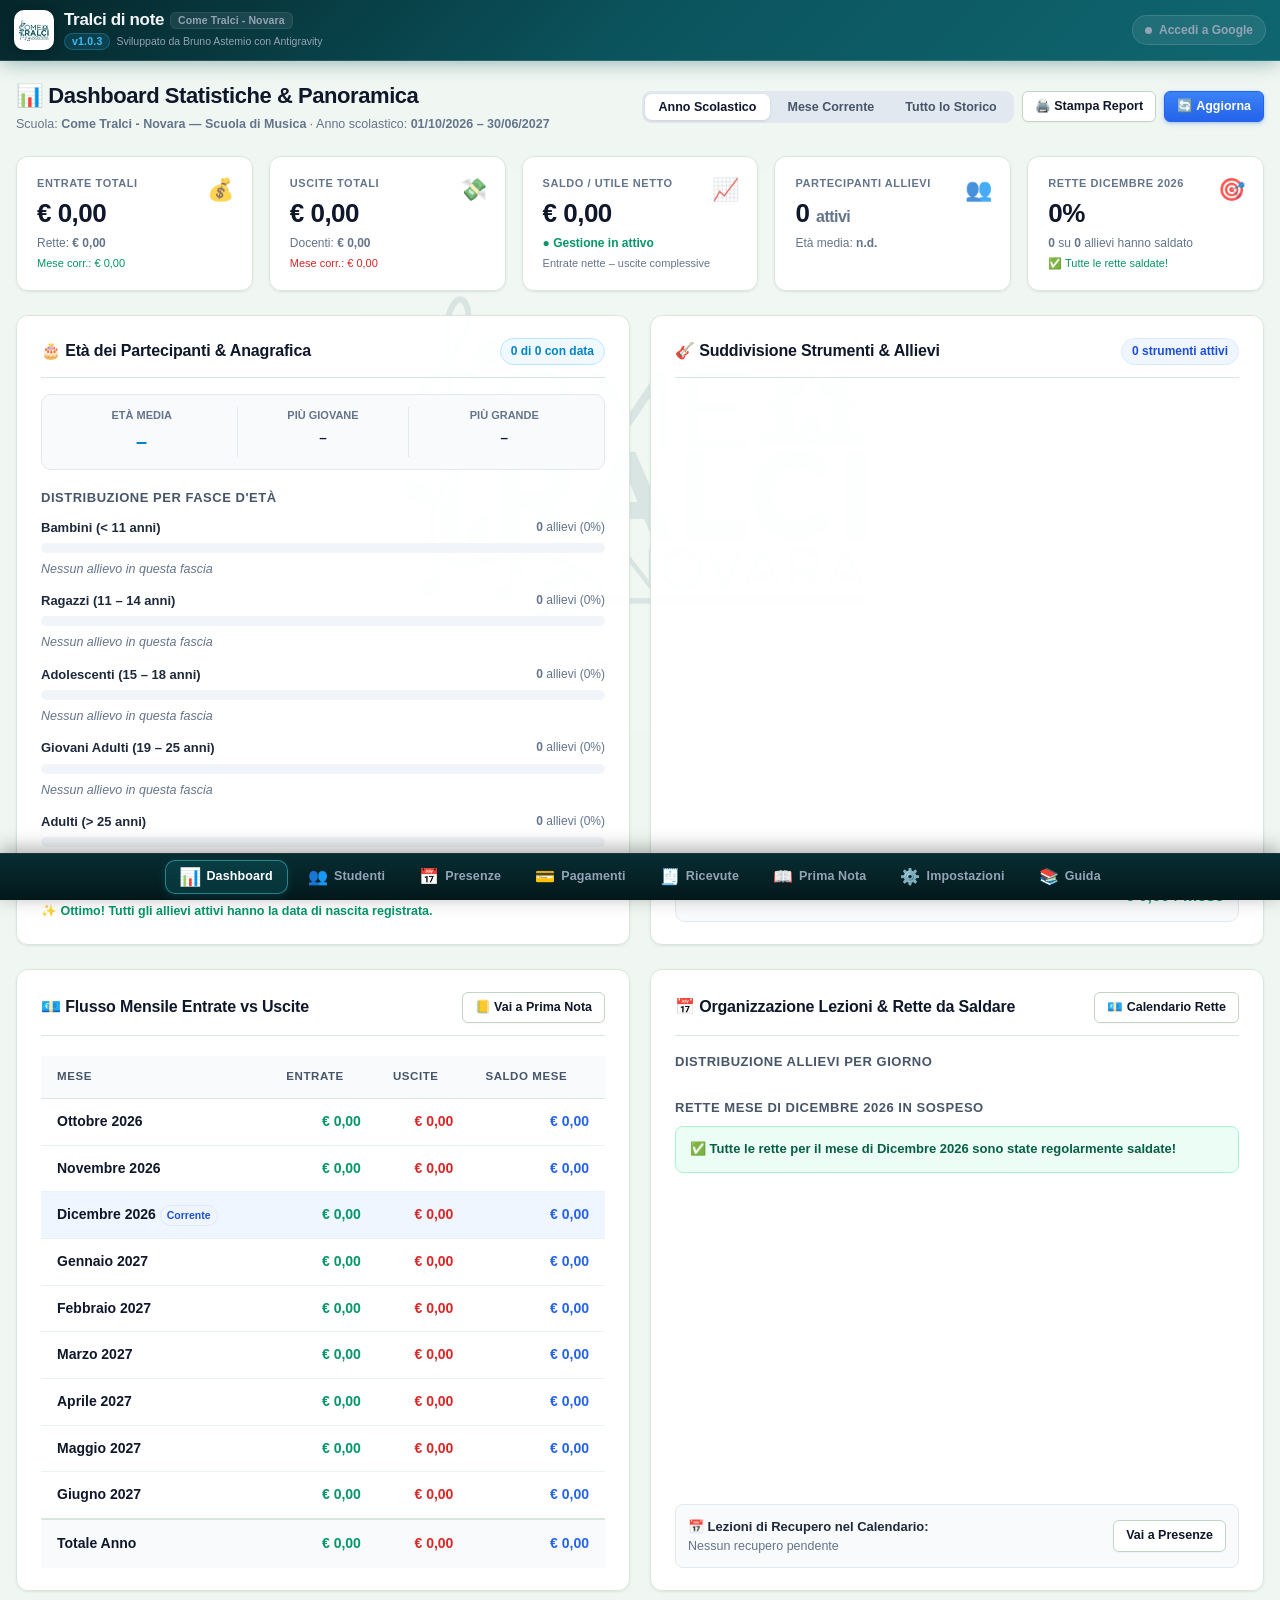
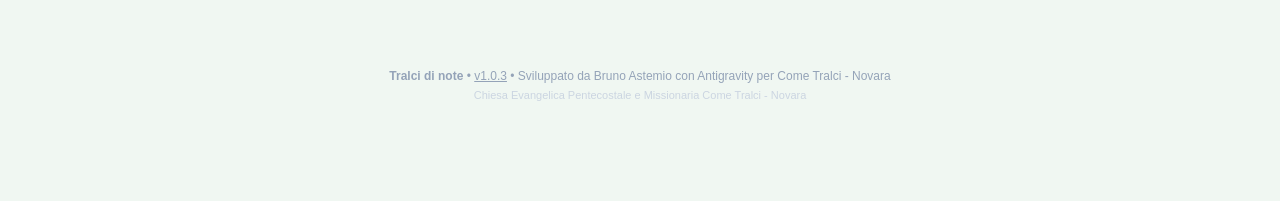
==== commit afdc1077: "Rilascio v3.0: colore testata coordinato al logo (petrolio) e aggiornamento PWA" ====
--- a/docs/index.html
+++ b/docs/index.html
@@ -6,7 +6,7 @@
   <title>Tralci di note - Come Tralci - Novara</title>
   <link rel="icon" type="image/png" href="icon.png">
   <link rel="manifest" href="manifest.webmanifest">
-  <meta name="theme-color" content="#2563eb">
+  <meta name="theme-color" content="#0b545d">
   <link rel="apple-touch-icon" href="icon-192.png">
   <link rel="stylesheet" href="styles.css">
 </head>
@@ -21,7 +21,7 @@
             <span class="church-badge">Come Tralci - Novara</span>
           </div>
           <div class="meta-row">
-            <span class="version-tag" id="app-version" data-act="show-changelog-modal" title="Clicca per visualizzare il registro versioni (Changelog)">v2.0</span>
+            <span class="version-tag" id="app-version" data-act="show-changelog-modal" title="Clicca per visualizzare il registro versioni (Changelog)">v3.0</span>
             <span class="author-tag">Sviluppato da Bruno Astemio con Antigravity</span>
           </div>
           <div class="subtitle" id="school-name"></div>
@@ -40,7 +40,7 @@
   <main id="view"><p class="loading">Caricamento...</p></main>
 
   <footer class="app-footer">
-    <b>Tralci di note</b> • <span id="footer-version" data-act="show-changelog-modal" title="Clicca per visualizzare il registro versioni (Changelog)" style="cursor:pointer;text-decoration:underline;">v2.0</span> • Sviluppato da Bruno Astemio con Antigravity per Come Tralci - Novara<br>
+    <b>Tralci di note</b> • <span id="footer-version" data-act="show-changelog-modal" title="Clicca per visualizzare il registro versioni (Changelog)" style="cursor:pointer;text-decoration:underline;">v3.0</span> • Sviluppato da Bruno Astemio con Antigravity per Come Tralci - Novara<br>
     <span style="font-size:11px;color:#cbd5e1;">Chiesa Evangelica Pentecostale e Missionaria Come Tralci - Novara</span>
   </footer>
 
--- a/docs/styles.css
+++ b/docs/styles.css
@@ -1,6 +1,6 @@
 :root {
   --bg: #f0f7f2;
-  --card: #ffffff;
+  --card: rgba(255, 255, 255, 0.94);
   --card-subtle: #e7f2e9;
   --ink: #0f172a;
   --ink-secondary: #334155;
@@ -8,10 +8,10 @@
   --line: #d8e6db;
   --line-subtle: #e9f2eb;
   --line-strong: #c2d6c6;
-  --primary: #2563eb;
-  --primary-hover: #1d4ed8;
-  --primary-light: #eff6ff;
-  --primary-border: #bfdbfe;
+  --primary: #0b545d;
+  --primary-hover: #08434a;
+  --primary-light: #e8f5f6;
+  --primary-border: #99cfd5;
   --primary-ink: #ffffff;
   --ok: #059669;
   --ok-bg: #ecfdf5;
@@ -35,11 +35,14 @@
   --shadow-lg: 0 16px 36px -4px rgba(15, 23, 42, 0.12), 0 6px 14px -2px rgba(15, 23, 42, 0.06);
 }
 
-*, *::before, *::after {
+*,
+*::before,
+*::after {
   box-sizing: border-box;
 }
 
-html, body {
+html,
+body {
   margin: 0;
   background: var(--bg);
   background-color: var(--bg);
@@ -47,6 +50,23 @@
   font: 14.5px/1.55 'Inter', -apple-system, BlinkMacSystemFont, 'Segoe UI', Roboto, Helvetica, Arial, sans-serif;
   -webkit-font-smoothing: antialiased;
   -moz-osx-font-smoothing: grayscale;
+  min-height: 100vh;
+  position: relative;
+}
+
+body::before {
+  content: "";
+  position: fixed;
+  top: 50%;
+  left: 50%;
+  transform: translate(-50%, -50%);
+  width: min(72vw, 560px);
+  height: min(72vw, 560px);
+  background: url("logo.png") no-repeat center center / contain;
+  opacity: 0.10;
+  /* Trasparenza al 90% (visibile al 10%) */
+  pointer-events: none;
+  z-index: 0;
 }
 
 a {
@@ -54,6 +74,7 @@
   text-decoration: none;
   transition: color 0.15s ease;
 }
+
 a:hover {
   color: var(--primary-hover);
   text-decoration: underline;
@@ -63,14 +84,14 @@
    HEADER SUPERIORE COMPATTO & BARRA NAVIGAZIONE INFERIORE (BOTTOM NAV)
    ========================================================================== */
 .top {
-  background: linear-gradient(135deg, #0b1120 0%, #172338 50%, #1e293b 100%);
+  background: linear-gradient(135deg, #05262a 0%, #0b545d 50%, #0f6670 100%);
   color: #fff;
   position: sticky;
   top: 0;
   z-index: 50;
   padding-top: env(safe-area-inset-top, 0px);
-  box-shadow: 0 4px 16px -2px rgba(0, 0, 0, 0.25);
-  border-bottom: 1px solid rgba(255, 255, 255, 0.1);
+  box-shadow: 0 4px 18px -2px rgba(11, 84, 93, 0.4);
+  border-bottom: 1px solid rgba(255, 255, 255, 0.15);
 }
 
 /* Livello Superiore: Brand, Titolo, Versione e Azioni sempre visibili */
@@ -103,6 +124,7 @@
   transition: transform 0.2s cubic-bezier(0.34, 1.56, 0.64, 1), box-shadow 0.2s ease;
   flex-shrink: 0;
 }
+
 .logo-img:hover {
   transform: scale(1.08) rotate(-1deg);
   box-shadow: 0 4px 16px rgba(0, 0, 0, 0.35);
@@ -167,6 +189,7 @@
   letter-spacing: 0.02em;
   white-space: nowrap;
 }
+
 .version-tag:hover {
   background: rgba(56, 189, 248, 0.22);
   color: #7dd3fc;
@@ -199,24 +222,30 @@
     padding: 8px 10px;
     gap: 6px;
   }
+
   .logo-img {
     width: 36px;
     height: 36px;
   }
+
   .app-name {
     font-size: 15.5px;
   }
+
   .church-badge {
     font-size: 9.5px;
     padding: 1px 5px;
   }
+
   .author-tag {
     display: none;
   }
+
   .cloud-pill {
     padding: 4px 8px !important;
     font-size: 11px !important;
   }
+
   .btn-close-app {
     padding: 5px 9px !important;
     font-size: 11px !important;
@@ -238,13 +267,14 @@
   gap: 2px;
   margin: 0;
   padding: 5px 6px calc(5px + env(safe-area-inset-bottom, 0px));
-  background: linear-gradient(180deg, #0f172a 0%, #07101e 100%);
+  background: linear-gradient(180deg, #072d32 0%, #03181b 100%);
   border-top: 1px solid rgba(255, 255, 255, 0.12);
   box-shadow: 0 -4px 20px rgba(0, 0, 0, 0.35);
   overflow-x: auto;
   scrollbar-width: none;
   -webkit-overflow-scrolling: touch;
 }
+
 .bottom-nav.tabs::-webkit-scrollbar {
   display: none;
 }
@@ -288,10 +318,10 @@
 }
 
 .bottom-nav.tabs a.active {
-  background: rgba(37, 99, 235, 0.25);
+  background: rgba(11, 84, 93, 0.45);
   color: #ffffff;
-  border: 1px solid rgba(96, 165, 250, 0.45);
-  box-shadow: 0 2px 10px rgba(37, 99, 235, 0.3);
+  border: 1px solid rgba(69, 193, 205, 0.55);
+  box-shadow: 0 2px 10px rgba(11, 84, 93, 0.45);
   font-weight: 700;
 }
 
@@ -305,6 +335,7 @@
     gap: 6px;
     padding: 6px 16px;
   }
+
   .bottom-nav.tabs a {
     flex: 0 1 auto;
     flex-direction: row;
@@ -312,9 +343,11 @@
     padding: 7px 14px;
     font-size: 13px;
   }
+
   .bottom-nav.tabs a .tab-ico {
     font-size: 16px;
   }
+
   .bottom-nav.tabs a .tab-lbl {
     font-size: 12.5px;
   }
@@ -335,6 +368,8 @@
   max-width: 1320px;
   margin: 0 auto;
   padding: 18px 16px 32px;
+  position: relative;
+  z-index: 1;
 }
 
 .loading {
@@ -507,7 +542,9 @@
 /* ==========================================================================
    INPUT, FORM & CONTROLLI
    ========================================================================== */
-input, select, textarea {
+input,
+select,
+textarea {
   font: inherit;
   color: inherit;
   width: 100%;
@@ -519,7 +556,9 @@
   font-size: 14px;
 }
 
-input:focus, select:focus, textarea:focus {
+input:focus,
+select:focus,
+textarea:focus {
   outline: none;
   border-color: var(--primary);
   box-shadow: 0 0 0 3px rgba(37, 99, 235, 0.14);
@@ -546,7 +585,9 @@
   letter-spacing: 0.01em;
 }
 
-label > input, label > select, label > textarea {
+label>input,
+label>select,
+label>textarea {
   margin-top: 5px;
   color: var(--ink);
   font-weight: 400;
@@ -573,6 +614,7 @@
   grid-template-columns: 1fr 1fr;
   gap: 0 16px;
 }
+
 @media (max-width: 640px) {
   .grid2 {
     grid-template-columns: 1fr;
@@ -584,13 +626,17 @@
   grid-template-columns: repeat(3, 1fr);
   gap: 14px;
 }
+
 .grid4 {
   display: grid;
   grid-template-columns: repeat(4, 1fr);
   gap: 14px;
 }
+
 @media (max-width: 768px) {
-  .grid3, .grid4 {
+
+  .grid3,
+  .grid4 {
     grid-template-columns: 1fr;
   }
 }
@@ -719,7 +765,8 @@
   font-size: 14.5px;
 }
 
-.tbl td.sticky, .tbl th.sticky {
+.tbl td.sticky,
+.tbl th.sticky {
   position: sticky;
   left: 0;
   background: #ffffff;
@@ -846,9 +893,17 @@
   line-height: 1.15;
 }
 
-.stat .v.ok { color: var(--ok); }
-.stat .v.due { color: var(--due); }
-.stat .v.bal { color: var(--primary); }
+.stat .v.ok {
+  color: var(--ok);
+}
+
+.stat .v.due {
+  color: var(--due);
+}
+
+.stat .v.bal {
+  color: var(--primary);
+}
 
 .stat .names {
   font-size: 12px;
@@ -985,30 +1040,36 @@
   cursor: pointer;
   transition: transform 0.1s ease, filter 0.1s ease;
 }
+
 .badge-val:hover {
   transform: scale(1.15);
   filter: brightness(0.95);
 }
+
 .badge-val.p {
   background: #dcfce7;
   color: #166534;
   border: 1px solid #86efac;
 }
+
 .badge-val.a {
   background: #fee2e2;
   color: #991b1b;
   border: 1px solid #fca5a5;
 }
+
 .badge-val.g {
   background: #fef3c7;
   color: #92400e;
   border: 1px solid #fde68a;
 }
+
 .badge-val.r {
   background: #ede9fe;
   color: #5b21b6;
   border: 1px solid #ddd6fe;
 }
+
 .badge-val.empty {
   background: #f8fafc;
   color: #94a3b8;
@@ -1030,6 +1091,7 @@
   transition: transform 0.1s ease, background-color 0.1s ease;
   box-shadow: 0 1px 2px rgba(2, 132, 199, 0.25);
 }
+
 .badge-rec-pill:hover {
   background: #0369a1;
   transform: scale(1.12);
@@ -1070,11 +1132,32 @@
   margin-right: 6px;
 }
 
-.legend .p::before { background: #ecfdf5; color: #059669; }
-.legend .a::before { background: #fff1f2; color: #dc2626; }
-.legend .g::before { background: #fffbeb; color: #d97706; }
-.legend .r::before { background: #f5f3ff; color: #7c3aed; }
-.legend .rec::before { background: #e0f2fe; color: #0284c7; width: auto; padding: 0 6px; }
+.legend .p::before {
+  background: #ecfdf5;
+  color: #059669;
+}
+
+.legend .a::before {
+  background: #fff1f2;
+  color: #dc2626;
+}
+
+.legend .g::before {
+  background: #fffbeb;
+  color: #d97706;
+}
+
+.legend .r::before {
+  background: #f5f3ff;
+  color: #7c3aed;
+}
+
+.legend .rec::before {
+  background: #e0f2fe;
+  color: #0284c7;
+  width: auto;
+  padding: 0 6px;
+}
 
 .month-nav {
   display: flex;
@@ -1179,7 +1262,8 @@
   letter-spacing: -0.01em;
 }
 
-.dlg-form .x, .dlg-form .btn-icon-subtle {
+.dlg-form .x,
+.dlg-form .btn-icon-subtle {
   border: 0;
   background: none;
   cursor: pointer;
@@ -1204,7 +1288,8 @@
   height: 34px;
 }
 
-.dlg-form .x:hover, .dlg-form .btn-icon-subtle:hover {
+.dlg-form .x:hover,
+.dlg-form .btn-icon-subtle:hover {
   background: #f1f5f9;
   color: var(--ink);
 }
@@ -1288,6 +1373,7 @@
     transform: translateY(12px) scale(0.96);
     opacity: 0;
   }
+
   to {
     transform: translateY(0) scale(1);
     opacity: 1;
@@ -1381,6 +1467,7 @@
   border-color: rgba(16, 185, 129, 0.35);
   color: #a7f3d0;
 }
+
 .cloud-pill.connected .dot {
   background: #10b981;
   box-shadow: 0 0 8px #10b981;
@@ -1393,6 +1480,7 @@
   box-shadow: 0 0 12px rgba(16, 185, 129, 0.35);
   animation: pulseGreen 1.5s ease-in-out infinite;
 }
+
 .cloud-pill.just-synced .dot {
   background: #10b981;
   box-shadow: 0 0 10px #10b981;
@@ -1403,6 +1491,7 @@
   border-color: rgba(59, 130, 246, 0.5);
   color: #bfdbfe;
 }
+
 .cloud-pill.syncing .dot {
   background: #3b82f6;
   animation: pulseDot 0.8s infinite;
@@ -1416,14 +1505,27 @@
 }
 
 @keyframes spinIcon {
-  from { transform: rotate(0deg); }
-  to { transform: rotate(360deg); }
+  from {
+    transform: rotate(0deg);
+  }
+
+  to {
+    transform: rotate(360deg);
+  }
 }
 
 @keyframes pulseGreen {
-  0% { transform: scale(1); }
-  50% { transform: scale(1.02); }
-  100% { transform: scale(1); }
+  0% {
+    transform: scale(1);
+  }
+
+  50% {
+    transform: scale(1.02);
+  }
+
+  100% {
+    transform: scale(1);
+  }
 }
 
 .cloud-quick-btn {
@@ -1441,6 +1543,7 @@
   align-items: center;
   margin-left: 3px;
 }
+
 .cloud-quick-btn:hover {
   opacity: 1;
   background: rgba(255, 255, 255, 0.25);
@@ -1452,6 +1555,7 @@
   border-color: rgba(255, 255, 255, 0.12);
   color: #94a3b8;
 }
+
 .cloud-pill.offline .dot {
   background: #94a3b8;
 }
@@ -1461,14 +1565,23 @@
   border-color: rgba(239, 68, 68, 0.4);
   color: #fca5a5;
 }
+
 .cloud-pill.error .dot {
   background: #ef4444;
 }
 
 @keyframes pulseDot {
-  0% { opacity: 0.4; }
-  50% { opacity: 1; }
-  100% { opacity: 0.4; }
+  0% {
+    opacity: 0.4;
+  }
+
+  50% {
+    opacity: 1;
+  }
+
+  100% {
+    opacity: 0.4;
+  }
 }
 
 /* Tasto Chiudi Applicazione in testata */
@@ -1487,6 +1600,7 @@
   transition: all 0.16s ease;
   user-select: none;
 }
+
 .btn-close-app:hover {
   background: rgba(239, 68, 68, 0.28);
   border-color: rgba(239, 68, 68, 0.55);
@@ -1494,6 +1608,7 @@
   box-shadow: 0 0 12px rgba(239, 68, 68, 0.35);
   transform: translateY(-1px);
 }
+
 .btn-close-app:active {
   transform: translateY(0);
 }
@@ -1508,10 +1623,12 @@
   flex-direction: column;
   gap: 8px;
 }
+
 .cloud-status-box.active {
   background: #f0fdf4;
   border-color: #bbf7d0;
 }
+
 .cloud-status-box.inactive {
   background: #f8fafc;
   border-color: #e2e8f0;
@@ -1522,6 +1639,7 @@
   padding-left: 20px;
   line-height: 1.6;
 }
+
 .cloud-step-list li {
   margin-bottom: 6px;
 }
@@ -1882,6 +2000,7 @@
   gap: 20px;
   margin-bottom: 24px;
 }
+
 @media (max-width: 680px) {
   .dash-sections-grid {
     grid-template-columns: 1fr;
@@ -1964,13 +2083,33 @@
   transition: width 0.4s ease-out;
 }
 
-.fill-blue { background: linear-gradient(90deg, #3b82f6, #2563eb); }
-.fill-emerald { background: linear-gradient(90deg, #10b981, #059669); }
-.fill-purple { background: linear-gradient(90deg, #a855f7, #7c3aed); }
-.fill-amber { background: linear-gradient(90deg, #f59e0b, #d97706); }
-.fill-rose { background: linear-gradient(90deg, #f43f5e, #e11d48); }
-.fill-cyan { background: linear-gradient(90deg, #06b6d4, #0284c7); }
-.fill-indigo { background: linear-gradient(90deg, #6366f1, #4f46e5); }
+.fill-blue {
+  background: linear-gradient(90deg, #3b82f6, #2563eb);
+}
+
+.fill-emerald {
+  background: linear-gradient(90deg, #10b981, #059669);
+}
+
+.fill-purple {
+  background: linear-gradient(90deg, #a855f7, #7c3aed);
+}
+
+.fill-amber {
+  background: linear-gradient(90deg, #f59e0b, #d97706);
+}
+
+.fill-rose {
+  background: linear-gradient(90deg, #f43f5e, #e11d48);
+}
+
+.fill-cyan {
+  background: linear-gradient(90deg, #06b6d4, #0284c7);
+}
+
+.fill-indigo {
+  background: linear-gradient(90deg, #6366f1, #4f46e5);
+}
 
 /* Quick pill chips */
 .dash-chips {
@@ -2025,16 +2164,25 @@
    STAMPA & REPORTISTICA
    ========================================================================== */
 @media print {
-  .top, .tabs, footer, .toolbar button, .dash-header button {
+
+  .top,
+  .tabs,
+  footer,
+  .toolbar button,
+  .dash-header button {
     display: none !important;
   }
+
   main {
     max-width: 100% !important;
     padding: 0 !important;
   }
-  .card, .dash-widget, .dash-kpi {
+
+  .card,
+  .dash-widget,
+  .dash-kpi {
     box-shadow: none !important;
     border: 1px solid #ccc !important;
     page-break-inside: avoid;
   }
-}
+}
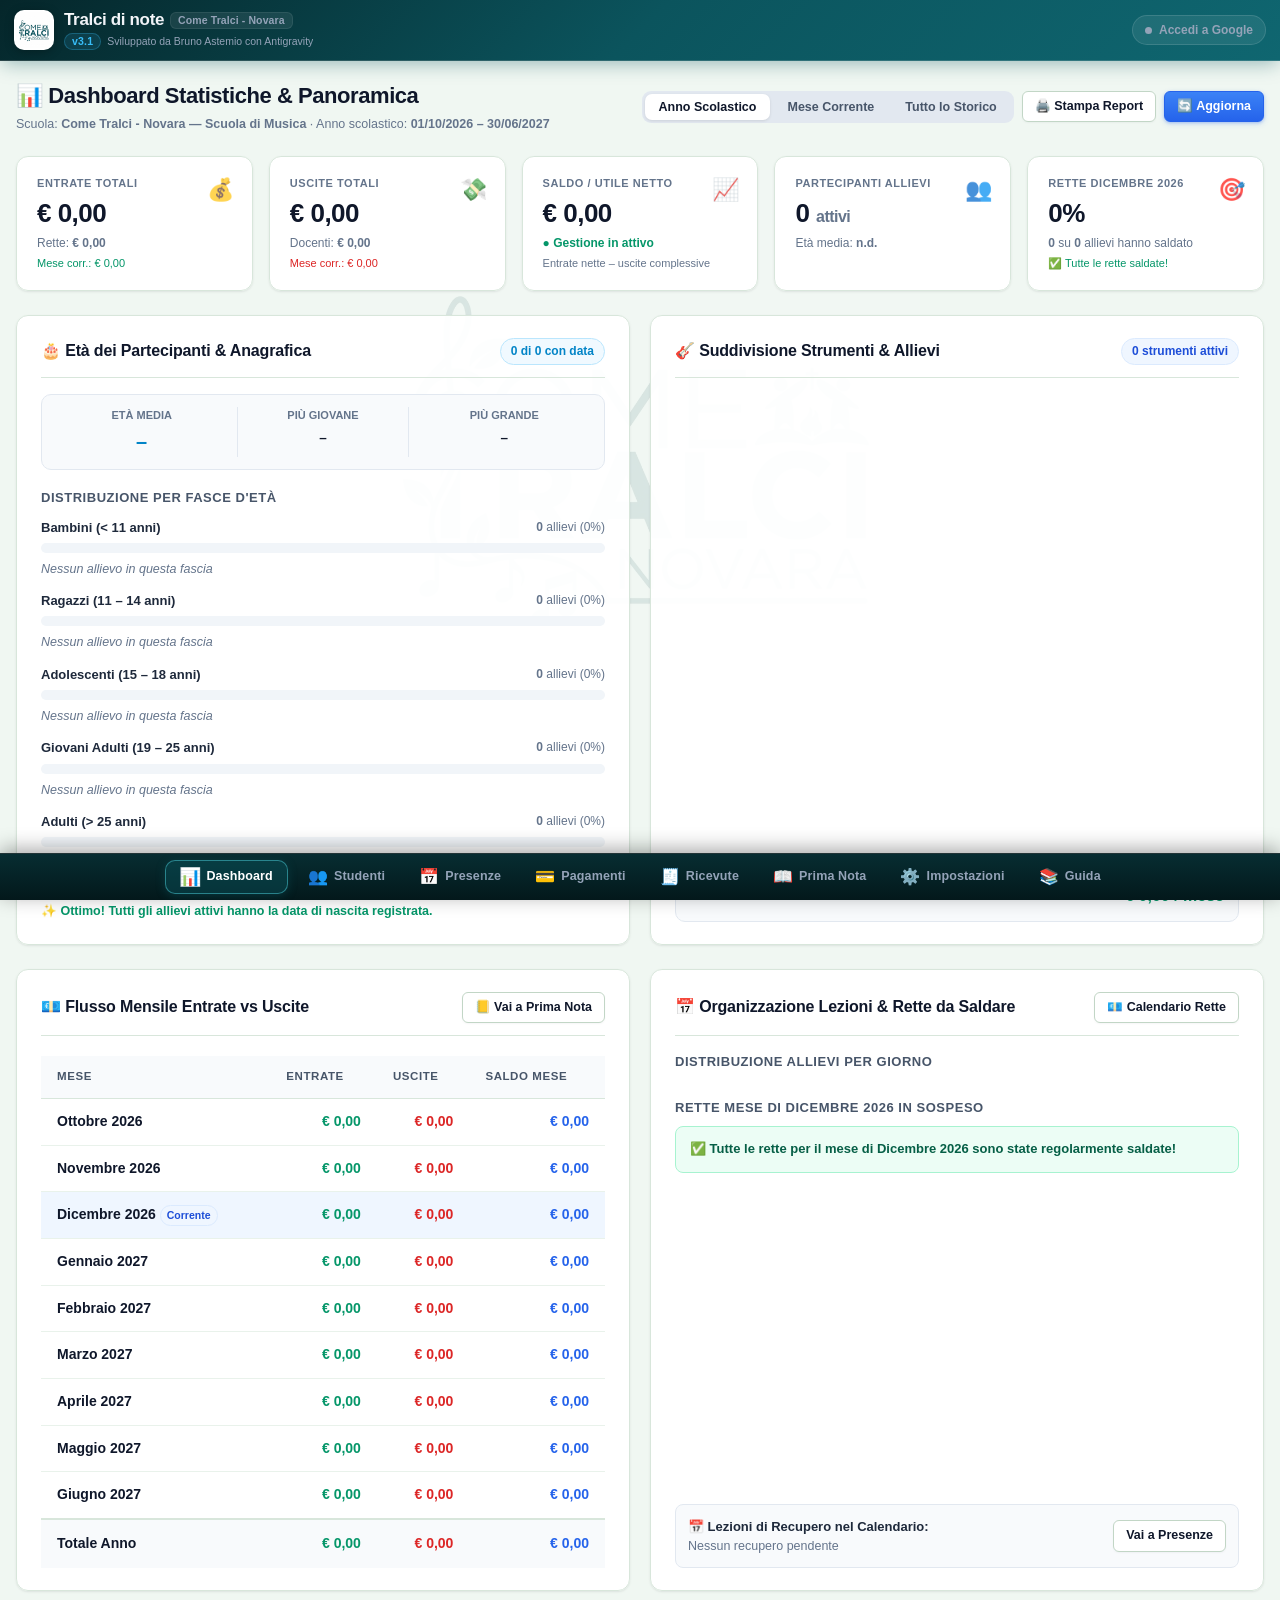
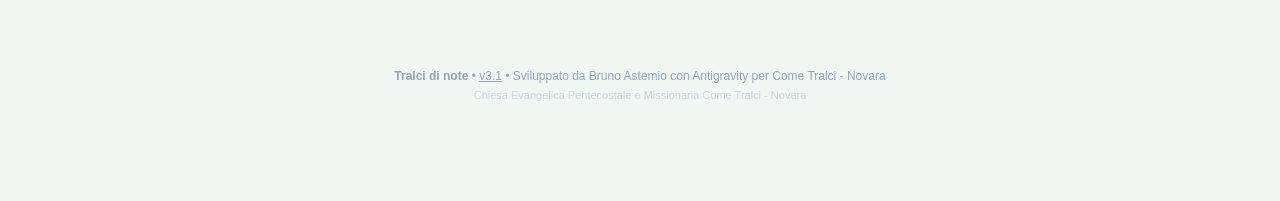
==== commit 2f1b5675: "fix(sync): v3.1 - sincronizzazione automatica all'avvio e fix affidabilità Google Drive" ====
--- a/docs/index.html
+++ b/docs/index.html
@@ -8,7 +8,7 @@
   <link rel="manifest" href="manifest.webmanifest">
   <meta name="theme-color" content="#0b545d">
   <link rel="apple-touch-icon" href="icon-192.png">
-  <link rel="stylesheet" href="styles.css">
+  <link rel="stylesheet" href="styles.css?v=3.0">
 </head>
 <body>
   <header class="top">
@@ -21,7 +21,7 @@
             <span class="church-badge">Come Tralci - Novara</span>
           </div>
           <div class="meta-row">
-            <span class="version-tag" id="app-version" data-act="show-changelog-modal" title="Clicca per visualizzare il registro versioni (Changelog)">v3.0</span>
+            <span class="version-tag" id="app-version" data-act="show-changelog-modal" title="Clicca per visualizzare il registro versioni (Changelog)">v3.1</span>
             <span class="author-tag">Sviluppato da Bruno Astemio con Antigravity</span>
           </div>
           <div class="subtitle" id="school-name"></div>
@@ -40,7 +40,7 @@
   <main id="view"><p class="loading">Caricamento...</p></main>
 
   <footer class="app-footer">
-    <b>Tralci di note</b> • <span id="footer-version" data-act="show-changelog-modal" title="Clicca per visualizzare il registro versioni (Changelog)" style="cursor:pointer;text-decoration:underline;">v3.0</span> • Sviluppato da Bruno Astemio con Antigravity per Come Tralci - Novara<br>
+    <b>Tralci di note</b> • <span id="footer-version" data-act="show-changelog-modal" title="Clicca per visualizzare il registro versioni (Changelog)" style="cursor:pointer;text-decoration:underline;">v3.1</span> • Sviluppato da Bruno Astemio con Antigravity per Come Tralci - Novara<br>
     <span style="font-size:11px;color:#cbd5e1;">Chiesa Evangelica Pentecostale e Missionaria Come Tralci - Novara</span>
   </footer>
 
@@ -84,10 +84,10 @@
   <div id="toasts"></div>
 
   <!-- Moduli Offline e Bridge Android -->
-  <script src="pwa.js"></script>
-  <script src="printTemplates.js"></script>
-  <script src="driveClient.js"></script>
-  <script src="localDbEngine.js"></script>
-  <script src="app.js"></script>
+  <script src="pwa.js?v=3.0"></script>
+  <script src="printTemplates.js?v=3.0"></script>
+  <script src="driveClient.js?v=3.0"></script>
+  <script src="localDbEngine.js?v=3.0"></script>
+  <script src="app.js?v=3.0"></script>
 </body>
 </html>
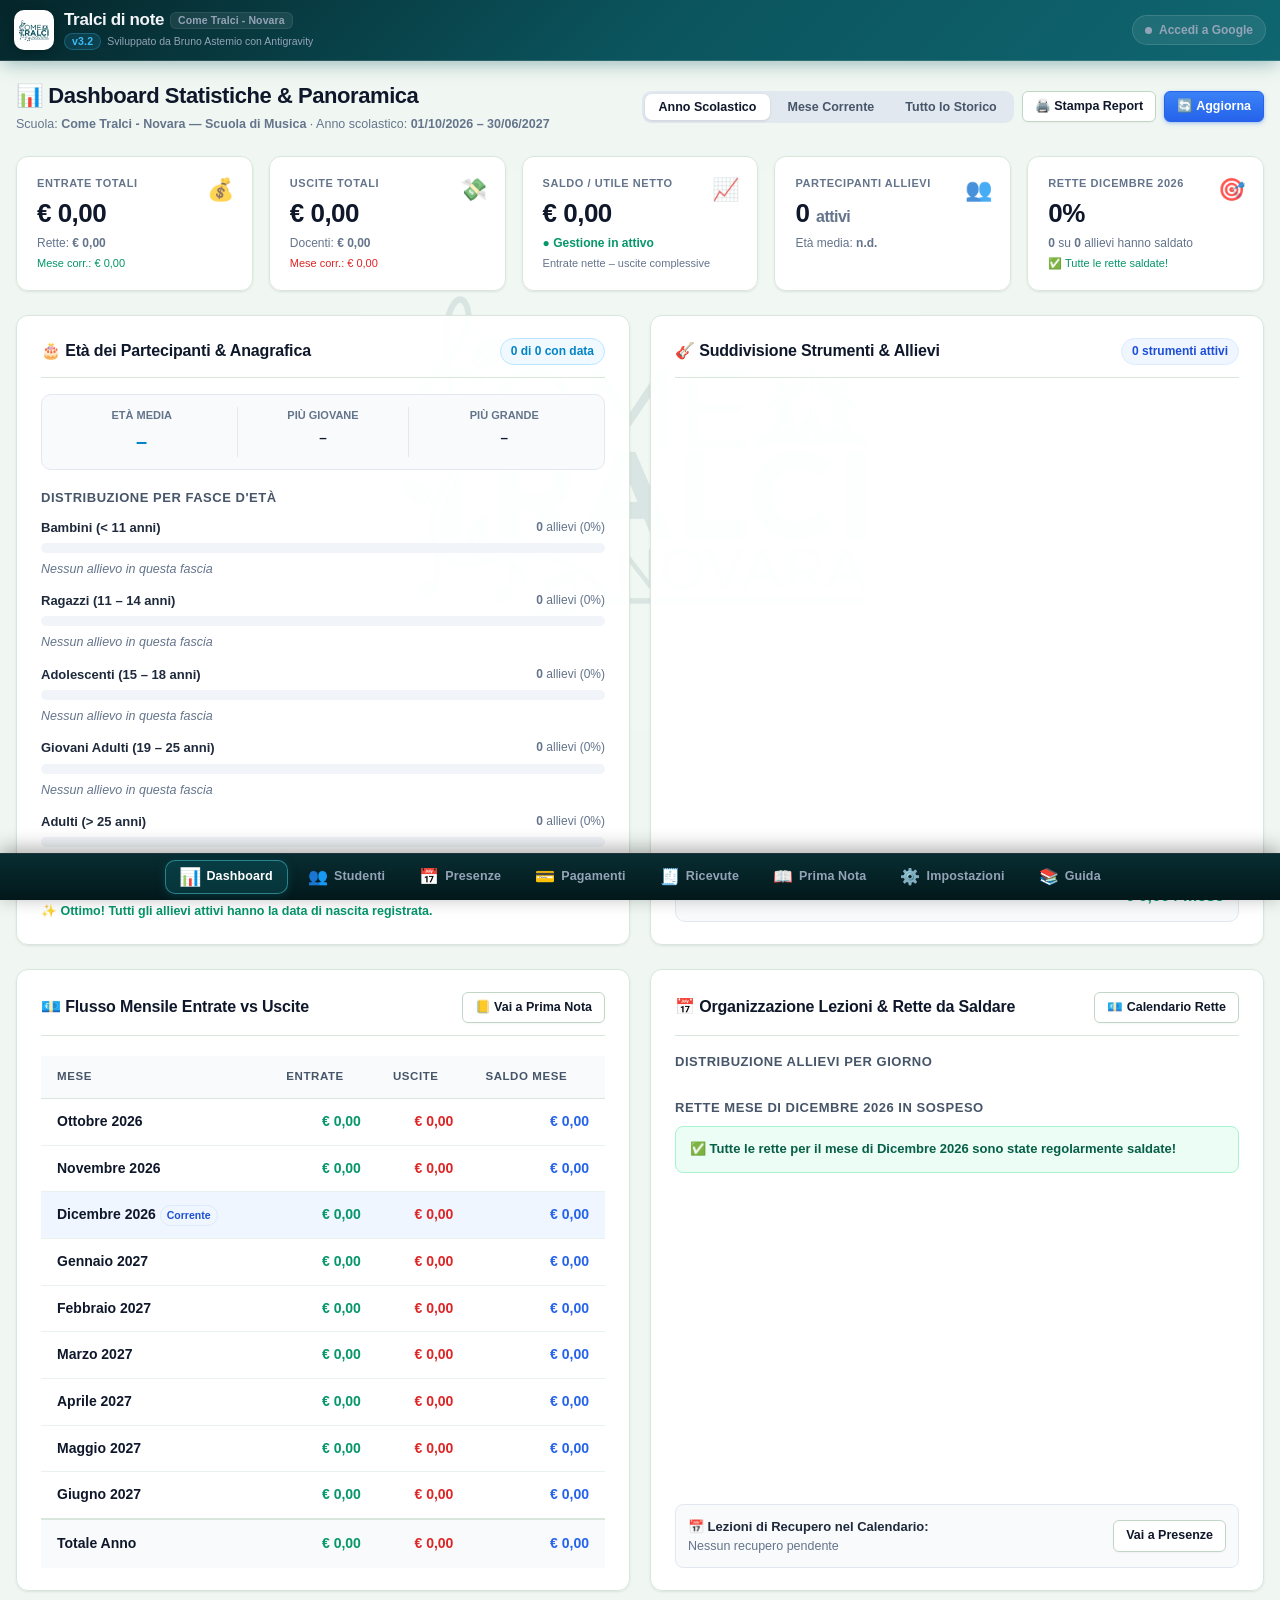
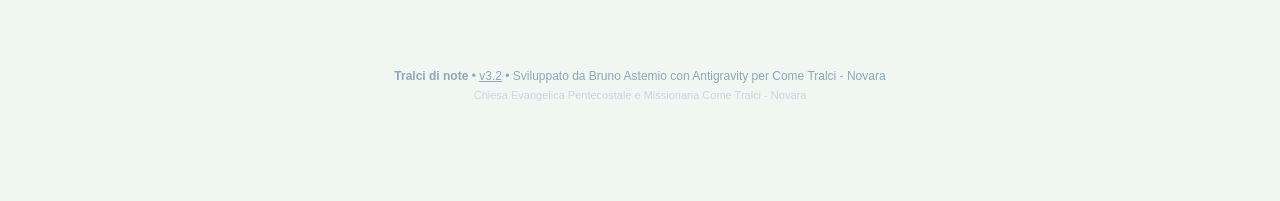
==== commit 546b438d: "feat(pwa): v3.2 - QR Code PWA nei credits e aggiornamento versione" ====
--- a/docs/index.html
+++ b/docs/index.html
@@ -8,7 +8,7 @@
   <link rel="manifest" href="manifest.webmanifest">
   <meta name="theme-color" content="#0b545d">
   <link rel="apple-touch-icon" href="icon-192.png">
-  <link rel="stylesheet" href="styles.css?v=3.0">
+  <link rel="stylesheet" href="styles.css?v=3.2">
 </head>
 <body>
   <header class="top">
@@ -21,7 +21,7 @@
             <span class="church-badge">Come Tralci - Novara</span>
           </div>
           <div class="meta-row">
-            <span class="version-tag" id="app-version" data-act="show-changelog-modal" title="Clicca per visualizzare il registro versioni (Changelog)">v3.1</span>
+            <span class="version-tag" id="app-version" data-act="show-changelog-modal" title="Clicca per visualizzare il registro versioni (Changelog)">v3.2</span>
             <span class="author-tag">Sviluppato da Bruno Astemio con Antigravity</span>
           </div>
           <div class="subtitle" id="school-name"></div>
@@ -40,7 +40,7 @@
   <main id="view"><p class="loading">Caricamento...</p></main>
 
   <footer class="app-footer">
-    <b>Tralci di note</b> • <span id="footer-version" data-act="show-changelog-modal" title="Clicca per visualizzare il registro versioni (Changelog)" style="cursor:pointer;text-decoration:underline;">v3.1</span> • Sviluppato da Bruno Astemio con Antigravity per Come Tralci - Novara<br>
+    <b>Tralci di note</b> • <span id="footer-version" data-act="show-changelog-modal" title="Clicca per visualizzare il registro versioni (Changelog)" style="cursor:pointer;text-decoration:underline;">v3.2</span> • Sviluppato da Bruno Astemio con Antigravity per Come Tralci - Novara<br>
     <span style="font-size:11px;color:#cbd5e1;">Chiesa Evangelica Pentecostale e Missionaria Come Tralci - Novara</span>
   </footer>
 
@@ -84,10 +84,10 @@
   <div id="toasts"></div>
 
   <!-- Moduli Offline e Bridge Android -->
-  <script src="pwa.js?v=3.0"></script>
-  <script src="printTemplates.js?v=3.0"></script>
-  <script src="driveClient.js?v=3.0"></script>
-  <script src="localDbEngine.js?v=3.0"></script>
-  <script src="app.js?v=3.0"></script>
+  <script src="pwa.js?v=3.2"></script>
+  <script src="printTemplates.js?v=3.2"></script>
+  <script src="driveClient.js?v=3.2"></script>
+  <script src="localDbEngine.js?v=3.2"></script>
+  <script src="app.js?v=3.2"></script>
 </body>
 </html>
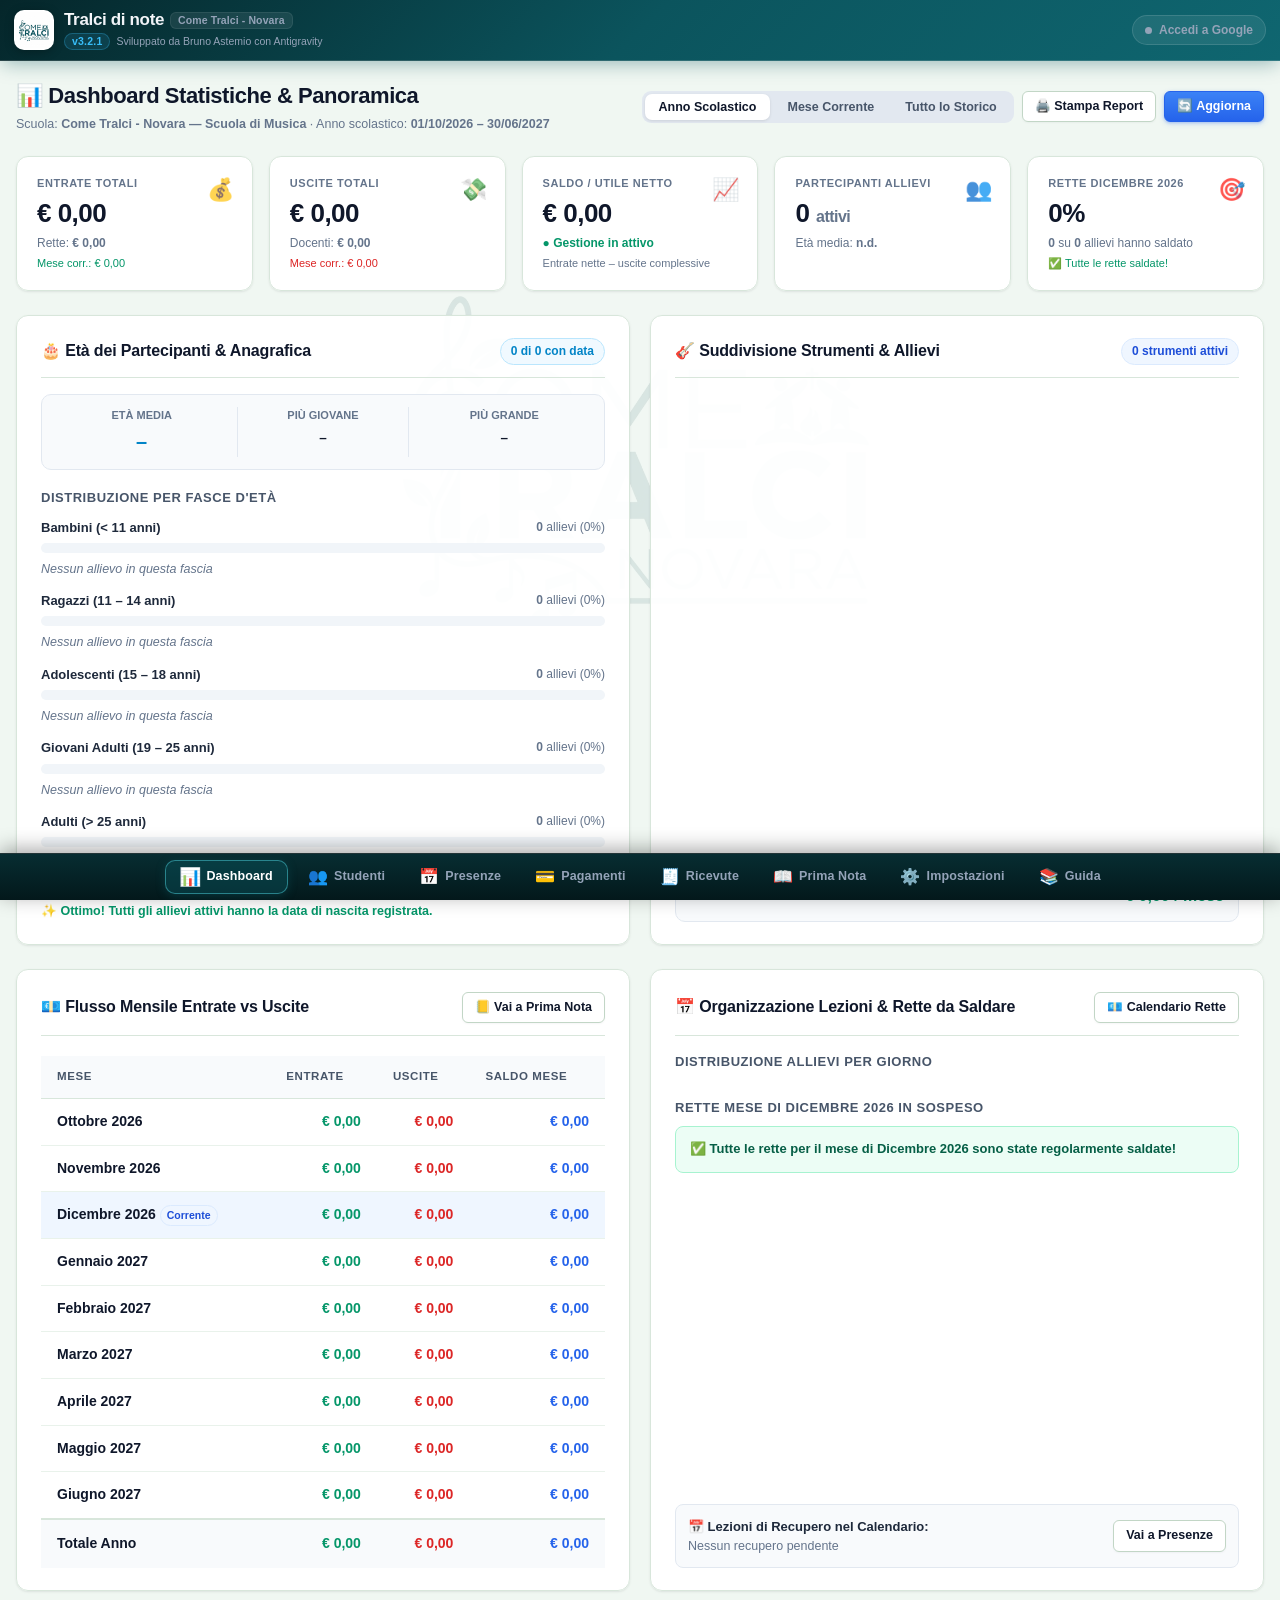
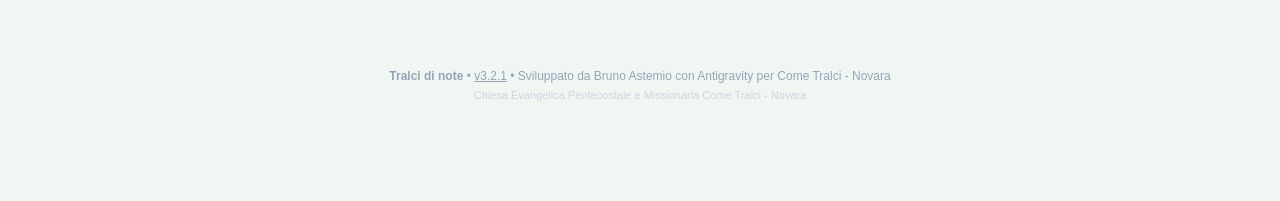
==== commit d300fab8: "fix(orario): v3.2.1 - campo ora standard, ordinamento e aggiornamento foglio presenze" ====
--- a/docs/index.html
+++ b/docs/index.html
@@ -8,7 +8,7 @@
   <link rel="manifest" href="manifest.webmanifest">
   <meta name="theme-color" content="#0b545d">
   <link rel="apple-touch-icon" href="icon-192.png">
-  <link rel="stylesheet" href="styles.css?v=3.2">
+  <link rel="stylesheet" href="styles.css?v=3.2.1">
 </head>
 <body>
   <header class="top">
@@ -21,7 +21,7 @@
             <span class="church-badge">Come Tralci - Novara</span>
           </div>
           <div class="meta-row">
-            <span class="version-tag" id="app-version" data-act="show-changelog-modal" title="Clicca per visualizzare il registro versioni (Changelog)">v3.2</span>
+            <span class="version-tag" id="app-version" data-act="show-changelog-modal" title="Clicca per visualizzare il registro versioni (Changelog)">v3.2.1</span>
             <span class="author-tag">Sviluppato da Bruno Astemio con Antigravity</span>
           </div>
           <div class="subtitle" id="school-name"></div>
@@ -40,7 +40,7 @@
   <main id="view"><p class="loading">Caricamento...</p></main>
 
   <footer class="app-footer">
-    <b>Tralci di note</b> • <span id="footer-version" data-act="show-changelog-modal" title="Clicca per visualizzare il registro versioni (Changelog)" style="cursor:pointer;text-decoration:underline;">v3.2</span> • Sviluppato da Bruno Astemio con Antigravity per Come Tralci - Novara<br>
+    <b>Tralci di note</b> • <span id="footer-version" data-act="show-changelog-modal" title="Clicca per visualizzare il registro versioni (Changelog)" style="cursor:pointer;text-decoration:underline;">v3.2.1</span> • Sviluppato da Bruno Astemio con Antigravity per Come Tralci - Novara<br>
     <span style="font-size:11px;color:#cbd5e1;">Chiesa Evangelica Pentecostale e Missionaria Come Tralci - Novara</span>
   </footer>
 
@@ -84,10 +84,10 @@
   <div id="toasts"></div>
 
   <!-- Moduli Offline e Bridge Android -->
-  <script src="pwa.js?v=3.2"></script>
-  <script src="printTemplates.js?v=3.2"></script>
-  <script src="driveClient.js?v=3.2"></script>
-  <script src="localDbEngine.js?v=3.2"></script>
-  <script src="app.js?v=3.2"></script>
+  <script src="pwa.js?v=3.2.1"></script>
+  <script src="printTemplates.js?v=3.2.1"></script>
+  <script src="driveClient.js?v=3.2.1"></script>
+  <script src="localDbEngine.js?v=3.2.1"></script>
+  <script src="app.js?v=3.2.1"></script>
 </body>
 </html>
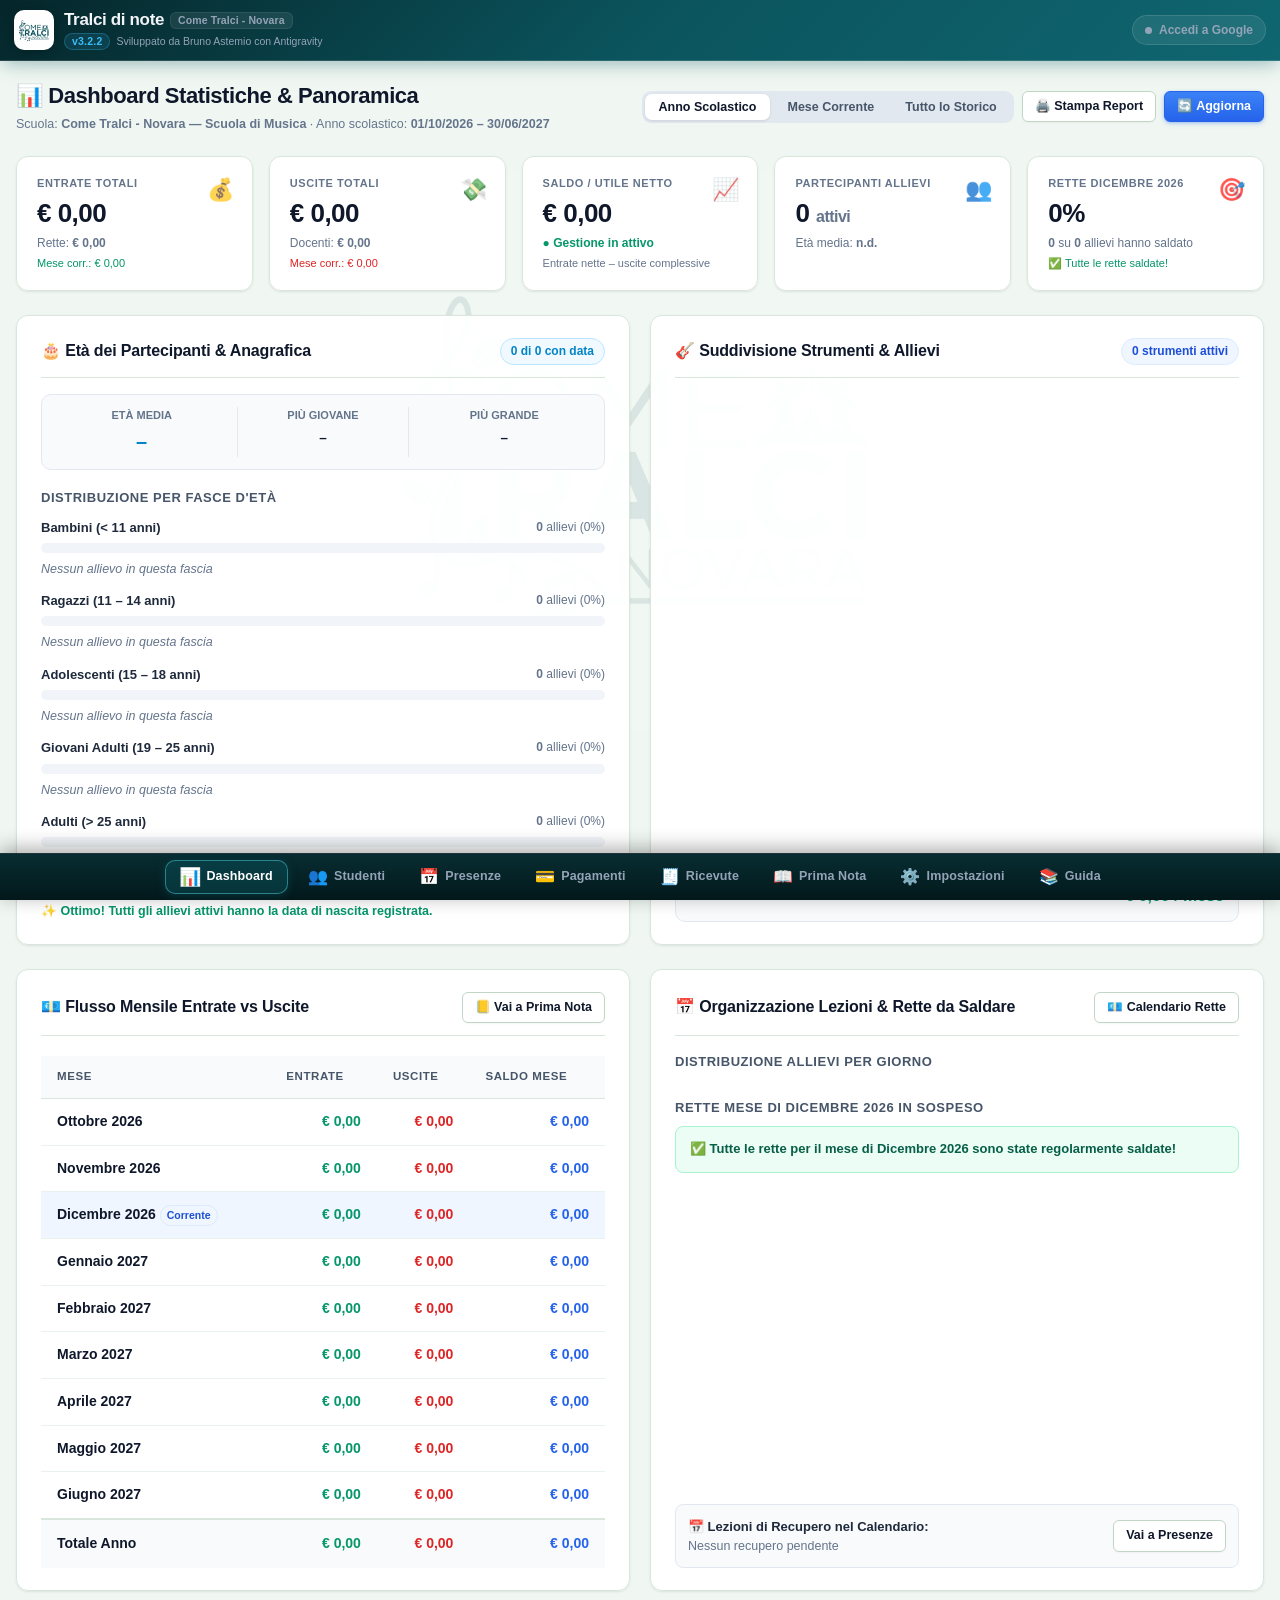
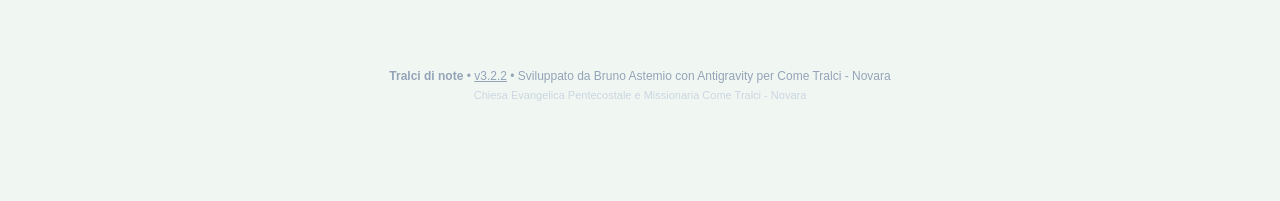
==== commit ef5bf733: "fix(print): v3.2.2 - stampa badge REC e orario nei recuperi sullo stesso giorno" ====
--- a/docs/index.html
+++ b/docs/index.html
@@ -8,7 +8,7 @@
   <link rel="manifest" href="manifest.webmanifest">
   <meta name="theme-color" content="#0b545d">
   <link rel="apple-touch-icon" href="icon-192.png">
-  <link rel="stylesheet" href="styles.css?v=3.2.1">
+  <link rel="stylesheet" href="styles.css?v=3.2.2">
 </head>
 <body>
   <header class="top">
@@ -21,7 +21,7 @@
             <span class="church-badge">Come Tralci - Novara</span>
           </div>
           <div class="meta-row">
-            <span class="version-tag" id="app-version" data-act="show-changelog-modal" title="Clicca per visualizzare il registro versioni (Changelog)">v3.2.1</span>
+            <span class="version-tag" id="app-version" data-act="show-changelog-modal" title="Clicca per visualizzare il registro versioni (Changelog)">v3.2.2</span>
             <span class="author-tag">Sviluppato da Bruno Astemio con Antigravity</span>
           </div>
           <div class="subtitle" id="school-name"></div>
@@ -40,7 +40,7 @@
   <main id="view"><p class="loading">Caricamento...</p></main>
 
   <footer class="app-footer">
-    <b>Tralci di note</b> • <span id="footer-version" data-act="show-changelog-modal" title="Clicca per visualizzare il registro versioni (Changelog)" style="cursor:pointer;text-decoration:underline;">v3.2.1</span> • Sviluppato da Bruno Astemio con Antigravity per Come Tralci - Novara<br>
+    <b>Tralci di note</b> • <span id="footer-version" data-act="show-changelog-modal" title="Clicca per visualizzare il registro versioni (Changelog)" style="cursor:pointer;text-decoration:underline;">v3.2.2</span> • Sviluppato da Bruno Astemio con Antigravity per Come Tralci - Novara<br>
     <span style="font-size:11px;color:#cbd5e1;">Chiesa Evangelica Pentecostale e Missionaria Come Tralci - Novara</span>
   </footer>
 
@@ -84,10 +84,10 @@
   <div id="toasts"></div>
 
   <!-- Moduli Offline e Bridge Android -->
-  <script src="pwa.js?v=3.2.1"></script>
-  <script src="printTemplates.js?v=3.2.1"></script>
-  <script src="driveClient.js?v=3.2.1"></script>
-  <script src="localDbEngine.js?v=3.2.1"></script>
-  <script src="app.js?v=3.2.1"></script>
+  <script src="pwa.js?v=3.2.2"></script>
+  <script src="printTemplates.js?v=3.2.2"></script>
+  <script src="driveClient.js?v=3.2.2"></script>
+  <script src="localDbEngine.js?v=3.2.2"></script>
+  <script src="app.js?v=3.2.2"></script>
 </body>
 </html>
